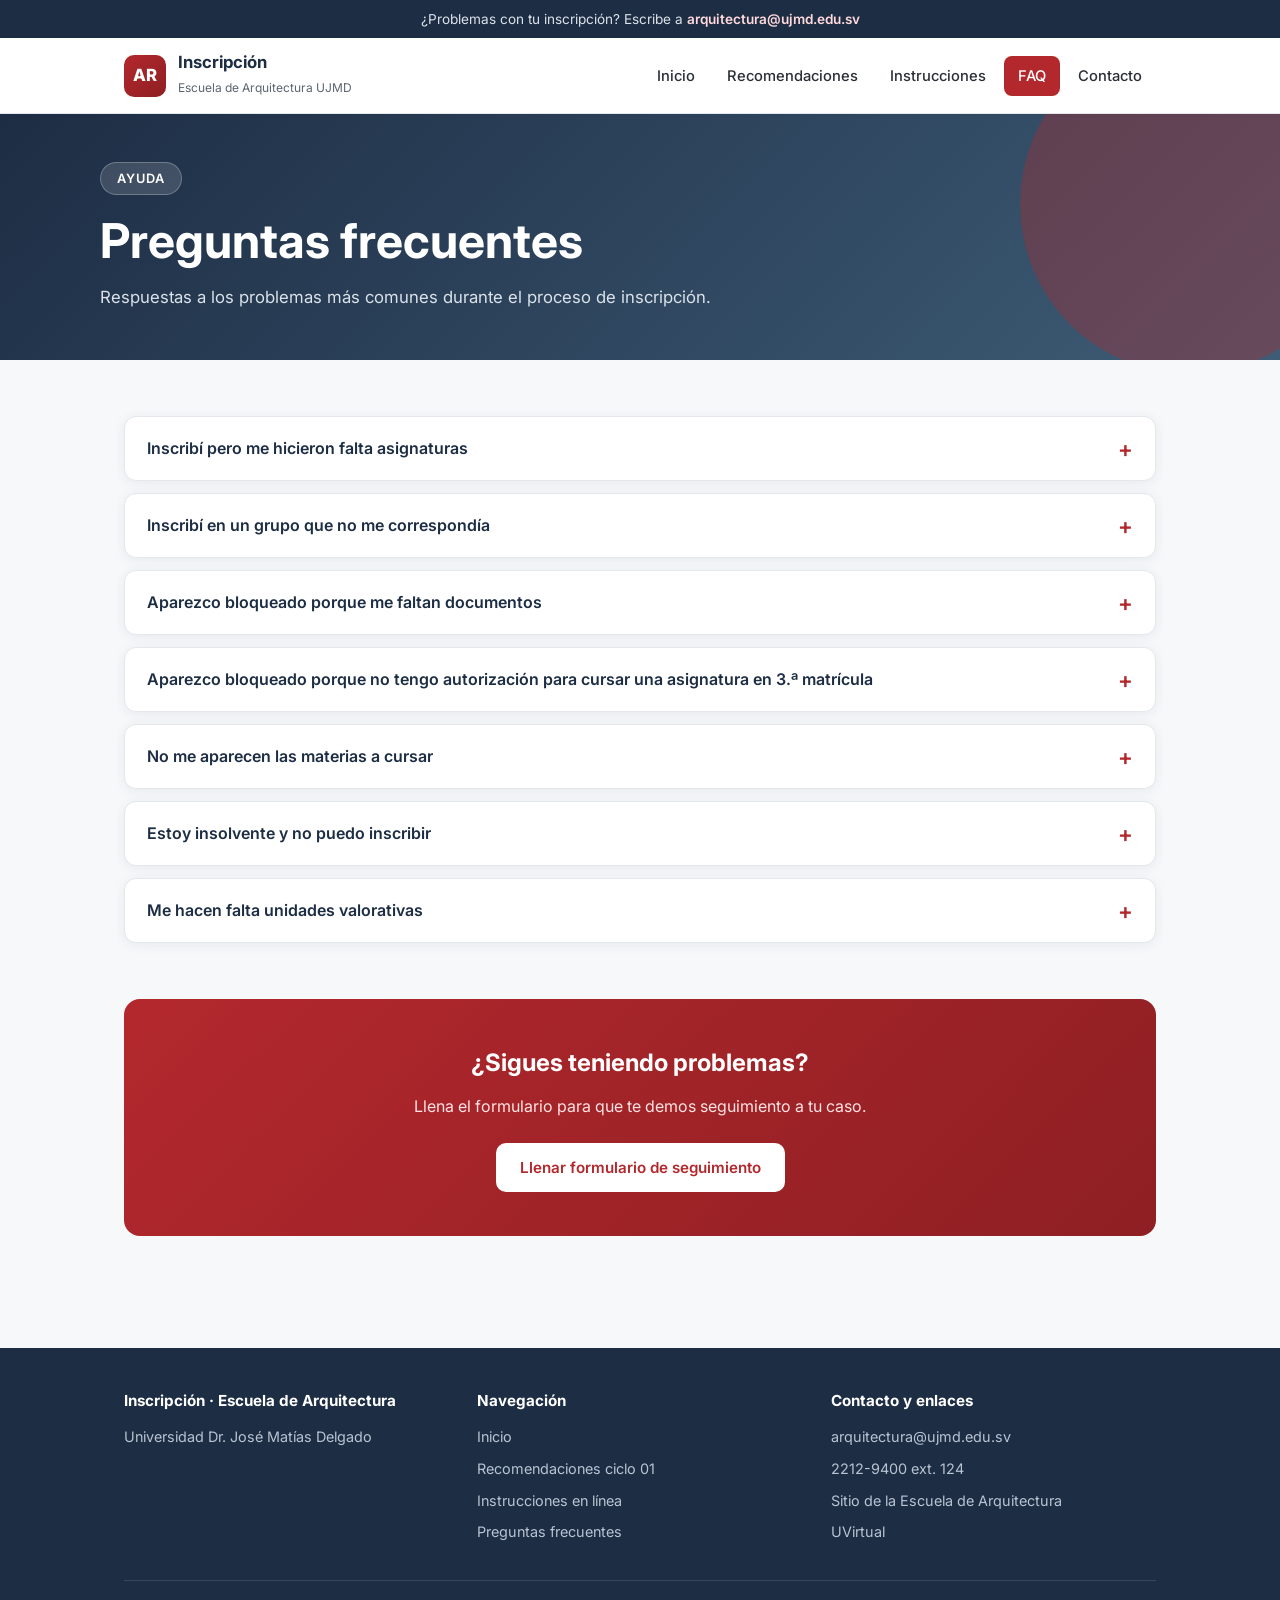
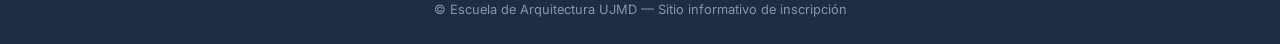
==== faq.html @ af85341f "Rename FAQ~1.HTM to faq.html" ====
<!DOCTYPE html>
<html lang="es">
<head>
  <meta charset="UTF-8">
  <meta name="viewport" content="width=device-width, initial-scale=1.0">
  <title>Preguntas frecuentes | Inscripción — Escuela de Arquitectura UJMD</title>
  <meta name="description" content="Respuestas a los problemas más comunes durante el proceso de inscripción.">
  <link rel="preconnect" href="https://fonts.googleapis.com">
  <link href="https://fonts.googleapis.com/css2?family=Inter:wght@400;500;600;700;800&display=swap" rel="stylesheet">
  <link rel="stylesheet" href="styles.css">
</head>
<body>

  <div class="aviso-superior">
    ¿Problemas con tu inscripción? Escribe a <a href="mailto:arquitectura@ujmd.edu.sv">arquitectura@ujmd.edu.sv</a>
  </div>

  <header class="header">
    <nav class="nav">
      <a href="index.html" class="logo">
        <span class="logo-marca">AR</span>
        <span class="logo-texto">
          <strong>Inscripción</strong>
          <span>Escuela de Arquitectura UJMD</span>
        </span>
      </a>
      <button class="btn-menu" aria-label="Abrir menú">☰</button>
      <ul class="menu">
        <li><a href="index.html">Inicio</a></li>
        <li><a href="recomendaciones.html">Recomendaciones</a></li>
        <li><a href="instrucciones.html">Instrucciones</a></li>
        <li><a href="faq.html" class="activo">FAQ</a></li>
        <li><a href="mailto:arquitectura@ujmd.edu.sv">Contacto</a></li>
      </ul>
    </nav>
  </header>

  <section class="hero hero-interno">
    <div class="hero-contenido">
      <span class="etiqueta">Ayuda</span>
      <h1>Preguntas frecuentes</h1>
      <p>Respuestas a los problemas más comunes durante el proceso de inscripción.</p>
    </div>
  </section>

  <main>
    <section class="seccion">
      <div class="contenedor">
        <div class="acordeon">

          <div class="acordeon-item">
            <button class="acordeon-boton">Inscribí pero me hicieron falta asignaturas</button>
            <div class="acordeon-panel">
              <p>Llena el <a href="https://forms.gle/niYX9DEPgqshswdW7" target="_blank" rel="noopener">formulario para reportar problemas de inscripción</a> y espera a que se te contacte para resolver tu situación (se te contactará al finalizar todo el proceso de inscripción de la Escuela). Trabajaremos con los cupos disponibles para ese momento.</p>
            </div>
          </div>

          <div class="acordeon-item">
            <button class="acordeon-boton">Inscribí en un grupo que no me correspondía</button>
            <div class="acordeon-panel">
              <p>Llena el <a href="https://forms.gle/niYX9DEPgqshswdW7" target="_blank" rel="noopener">formulario para reportar problemas de inscripción</a> y espera a que se te contacte para resolver tu situación (se te contactará al finalizar todo el proceso de inscripción de la Escuela). Trabajaremos con los cupos disponibles para ese momento.</p>
            </div>
          </div>

          <div class="acordeon-item">
            <button class="acordeon-boton">Aparezco bloqueado porque me faltan documentos</button>
            <div class="acordeon-panel">
              <p>Debes comunicarte con la Lic. Orellana al <a href="tel:+50322129400">2212-9400 ext. 124</a> y pedir indicaciones. Puedes registrar tu respuesta en el <a href="https://forms.gle/niYX9DEPgqshswdW7" target="_blank" rel="noopener">formulario para reportar problemas de inscripción</a> para que se te brinde seguimiento.</p>
            </div>
          </div>

          <div class="acordeon-item">
            <button class="acordeon-boton">Aparezco bloqueado porque no tengo autorización para cursar una asignatura en 3.ª matrícula</button>
            <div class="acordeon-panel">
              <p>Debes enviar tu carta de solicitud para 3.ª matrícula al correo <a href="mailto:arquitectura@ujmd.edu.sv">arquitectura@ujmd.edu.sv</a> y esperar autorización (la autorización no es inmediata); no podrás inscribir hasta obtenerla. El <a href="https://docs.google.com/document/d/1ooplPmo3fWcnGAQLoOipXJLfIvERY1R8" target="_blank" rel="noopener">formato editable</a> se encuentra en la página de Recomendaciones; el proceso es completamente en línea. Puedes registrar tu respuesta en el <a href="https://forms.gle/niYX9DEPgqshswdW7" target="_blank" rel="noopener">formulario</a> para que se te brinde seguimiento.</p>
            </div>
          </div>

          <div class="acordeon-item">
            <button class="acordeon-boton">No me aparecen las materias a cursar</button>
            <div class="acordeon-panel">
              <p>Debes comunicarte con la Lic. Orellana al <a href="tel:+50322129400">2212-9400 ext. 124</a> y solicitar que se te actualice la hoja de asesoría. Puedes registrar tu respuesta en el <a href="https://forms.gle/niYX9DEPgqshswdW7" target="_blank" rel="noopener">formulario para reportar problemas de inscripción</a> para que se te brinde seguimiento.</p>
            </div>
          </div>

          <div class="acordeon-item">
            <button class="acordeon-boton">Estoy insolvente y no puedo inscribir</button>
            <div class="acordeon-panel">
              <p>Puedes enviar un correo electrónico a tu coordinador académico y, al finalizar las inscripciones, se te compartirá un formato para realizar la reserva de cupo y asistir a clases de manera provisional hasta que resuelvas tu situación financiera. Si la resuelves antes del inicio de clases, puedes inscribir utilizando la UVirtual como normalmente lo harías, aunque tu segmento de inscripción ya haya pasado.</p>
            </div>
          </div>

          <div class="acordeon-item">
            <button class="acordeon-boton">Me hacen falta unidades valorativas</button>
            <div class="acordeon-panel">
              <p>Puedes enviar un correo electrónico a tu coordinador académico para que asesore tu caso, pues cuando aplique se deberá gestionar autorización. Esto dependerá de la matrícula de la asignatura y la cantidad de UV que te hagan falta.</p>
            </div>
          </div>

        </div>
      </div>
    </section>

    <section class="seccion" style="padding-top:0;">
      <div class="contenedor">
        <div class="cta">
          <h2>¿Sigues teniendo problemas?</h2>
          <p>Llena el formulario para que te demos seguimiento a tu caso.</p>
          <a class="btn" href="https://forms.gle/niYX9DEPgqshswdW7" target="_blank" rel="noopener">Llenar formulario de seguimiento</a>
        </div>
      </div>
    </section>
  </main>

  <footer class="footer">
    <div class="contenedor">
      <div class="footer-grid">
        <div>
          <h4>Inscripción · Escuela de Arquitectura</h4>
          <p>Universidad Dr. José Matías Delgado</p>
        </div>
        <div>
          <h4>Navegación</h4>
          <ul>
            <li><a href="index.html">Inicio</a></li>
            <li><a href="recomendaciones.html">Recomendaciones ciclo 01</a></li>
            <li><a href="instrucciones.html">Instrucciones en línea</a></li>
            <li><a href="faq.html">Preguntas frecuentes</a></li>
          </ul>
        </div>
        <div>
          <h4>Contacto y enlaces</h4>
          <ul>
            <li><a href="mailto:arquitectura@ujmd.edu.sv">arquitectura@ujmd.edu.sv</a></li>
            <li><a href="tel:+50322129400">2212-9400 ext. 124</a></li>
            <li><a href="https://www.ujmd.edu.sv/facultades/escuela-de-arquitectura/" target="_blank" rel="noopener">Sitio de la Escuela de Arquitectura</a></li>
            <li><a href="http://uvirtual.ujmd.edu.sv/" target="_blank" rel="noopener">UVirtual</a></li>
          </ul>
        </div>
      </div>
      <div class="footer-legal">© Escuela de Arquitectura UJMD — Sitio informativo de inscripción</div>
    </div>
  </footer>

  <script src="script.js"></script>
</body>
</html>
---- styles.css ----
/* ============================================
   Sitio de Inscripción — Escuela de Arquitectura UJMD
   Hoja de estilos compartida
   ============================================ */

:root {
  --rojo: #b3282d;
  --rojo-oscuro: #8e1f23;
  --azul: #1d2d44;
  --azul-claro: #3e5c76;
  --fondo: #f7f8fa;
  --blanco: #ffffff;
  --texto: #2b2f36;
  --texto-suave: #5c6470;
  --borde: #e4e7ec;
  --sombra: 0 2px 12px rgba(29, 45, 68, 0.08);
  --sombra-hover: 0 8px 24px rgba(29, 45, 68, 0.14);
  --radio: 12px;
}

* { margin: 0; padding: 0; box-sizing: border-box; }

html { scroll-behavior: smooth; }

body {
  font-family: 'Inter', -apple-system, BlinkMacSystemFont, 'Segoe UI', Roboto, sans-serif;
  background: var(--fondo);
  color: var(--texto);
  line-height: 1.65;
}

img { max-width: 100%; display: block; }

a { color: var(--rojo); }

.contenedor {
  max-width: 1080px;
  margin: 0 auto;
  padding: 0 24px;
}

/* ---------- Barra superior de aviso ---------- */
.aviso-superior {
  background: var(--azul);
  color: #dbe2ea;
  font-size: 0.85rem;
  text-align: center;
  padding: 8px 16px;
}
.aviso-superior a { color: #ffd9db; font-weight: 600; text-decoration: none; }
.aviso-superior a:hover { text-decoration: underline; }

/* ---------- Header / Navegación ---------- */
.header {
  background: var(--blanco);
  border-bottom: 1px solid var(--borde);
  position: sticky;
  top: 0;
  z-index: 100;
  box-shadow: 0 1px 4px rgba(0,0,0,0.04);
}
.nav {
  max-width: 1080px;
  margin: 0 auto;
  padding: 14px 24px;
  display: flex;
  align-items: center;
  justify-content: space-between;
  gap: 16px;
}
.logo {
  display: flex;
  align-items: center;
  gap: 12px;
  text-decoration: none;
  color: var(--azul);
}
.logo-marca {
  width: 42px;
  height: 42px;
  border-radius: 10px;
  background: linear-gradient(135deg, var(--rojo), var(--rojo-oscuro));
  color: #fff;
  display: flex;
  align-items: center;
  justify-content: center;
  font-weight: 800;
  font-size: 1.05rem;
  letter-spacing: 0.5px;
  flex-shrink: 0;
}
.logo-texto strong { display: block; font-size: 1.05rem; line-height: 1.2; }
.logo-texto span { font-size: 0.75rem; color: var(--texto-suave); }

.menu {
  display: flex;
  list-style: none;
  gap: 4px;
  align-items: center;
}
.menu a {
  display: block;
  padding: 8px 14px;
  border-radius: 8px;
  text-decoration: none;
  color: var(--texto);
  font-size: 0.92rem;
  font-weight: 500;
  transition: background 0.15s, color 0.15s;
}
.menu a:hover { background: #f1f3f6; }
.menu a.activo { background: var(--rojo); color: #fff; }

.btn-menu {
  display: none;
  background: none;
  border: 1px solid var(--borde);
  border-radius: 8px;
  padding: 8px 10px;
  cursor: pointer;
  font-size: 1.2rem;
  color: var(--azul);
}

/* ---------- Hero ---------- */
.hero {
  background: linear-gradient(135deg, var(--azul) 0%, var(--azul-claro) 100%);
  color: #fff;
  padding: 72px 24px;
  position: relative;
  overflow: hidden;
}
.hero::after {
  content: "";
  position: absolute;
  right: -80px;
  top: -80px;
  width: 340px;
  height: 340px;
  border-radius: 50%;
  background: rgba(179, 40, 45, 0.35);
}
.hero-contenido { max-width: 1080px; margin: 0 auto; position: relative; z-index: 1; }
.hero .etiqueta {
  display: inline-block;
  background: rgba(255,255,255,0.14);
  border: 1px solid rgba(255,255,255,0.25);
  border-radius: 999px;
  padding: 5px 16px;
  font-size: 0.8rem;
  font-weight: 600;
  letter-spacing: 1px;
  text-transform: uppercase;
  margin-bottom: 18px;
}
.hero h1 { font-size: clamp(1.9rem, 4.5vw, 3rem); line-height: 1.15; margin-bottom: 16px; }
.hero p { max-width: 620px; font-size: 1.05rem; color: #dbe2ea; margin-bottom: 28px; }
.hero-botones { display: flex; gap: 12px; flex-wrap: wrap; }

/* Hero compacto para páginas internas */
.hero-interno { padding: 48px 24px; }
.hero-interno p { margin-bottom: 0; }

/* ---------- Botones ---------- */
.btn {
  display: inline-block;
  padding: 12px 24px;
  border-radius: 10px;
  text-decoration: none;
  font-weight: 600;
  font-size: 0.95rem;
  transition: transform 0.15s, box-shadow 0.15s;
}
.btn:hover { transform: translateY(-2px); box-shadow: var(--sombra-hover); }
.btn-rojo { background: var(--rojo); color: #fff; }
.btn-claro { background: rgba(255,255,255,0.14); color: #fff; border: 1px solid rgba(255,255,255,0.35); }
.btn-contorno { border: 2px solid var(--rojo); color: var(--rojo); }

/* ---------- Secciones ---------- */
.seccion { padding: 56px 0; }
.seccion-titulo {
  font-size: 1.6rem;
  color: var(--azul);
  margin-bottom: 8px;
}
.seccion-sub { color: var(--texto-suave); margin-bottom: 32px; max-width: 680px; }
.linea-acento {
  width: 56px; height: 4px;
  background: var(--rojo);
  border-radius: 2px;
  margin: 12px 0 24px;
}

/* ---------- Tarjetas ---------- */
.tarjetas {
  display: grid;
  grid-template-columns: repeat(auto-fit, minmax(260px, 1fr));
  gap: 20px;
}
.tarjeta {
  background: var(--blanco);
  border: 1px solid var(--borde);
  border-radius: var(--radio);
  padding: 26px;
  box-shadow: var(--sombra);
  transition: transform 0.15s, box-shadow 0.15s;
}
.tarjeta:hover { transform: translateY(-3px); box-shadow: var(--sombra-hover); }
.tarjeta .icono {
  width: 46px; height: 46px;
  border-radius: 10px;
  background: #fdeeee;
  color: var(--rojo);
  display: flex; align-items: center; justify-content: center;
  font-size: 1.3rem;
  margin-bottom: 14px;
}
.tarjeta h3 { color: var(--azul); font-size: 1.05rem; margin-bottom: 8px; }
.tarjeta p { font-size: 0.92rem; color: var(--texto-suave); margin-bottom: 14px; }
.tarjeta a.enlace { font-weight: 600; text-decoration: none; font-size: 0.92rem; }
.tarjeta a.enlace:hover { text-decoration: underline; }

/* Tarjeta destacada como enlace completo */
a.tarjeta-enlace { text-decoration: none; color: inherit; display: block; }

/* ---------- Alertas ---------- */
.alerta {
  border-radius: var(--radio);
  padding: 18px 22px;
  margin-bottom: 16px;
  border-left: 5px solid;
  background: var(--blanco);
  box-shadow: var(--sombra);
}
.alerta strong { display: block; margin-bottom: 4px; color: var(--azul); }
.alerta p { font-size: 0.94rem; color: var(--texto-suave); }
.alerta-roja { border-color: var(--rojo); }
.alerta-azul { border-color: var(--azul-claro); }
.alerta-ambar { border-color: #e0a100; }

/* ---------- Listas con viñetas personalizadas ---------- */
.lista-check { list-style: none; }
.lista-check li {
  padding: 10px 0 10px 34px;
  position: relative;
  border-bottom: 1px dashed var(--borde);
}
.lista-check li:last-child { border-bottom: none; }
.lista-check li::before {
  content: "✓";
  position: absolute;
  left: 0; top: 10px;
  width: 22px; height: 22px;
  border-radius: 50%;
  background: #eaf3ec;
  color: #2e7d43;
  font-size: 0.8rem;
  display: flex; align-items: center; justify-content: center;
  font-weight: 700;
}

/* Lista numerada estilizada */
.lista-numerada { list-style: none; counter-reset: paso; }
.lista-numerada li {
  counter-increment: paso;
  padding: 14px 0 14px 52px;
  position: relative;
  border-bottom: 1px dashed var(--borde);
}
.lista-numerada li:last-child { border-bottom: none; }
.lista-numerada li::before {
  content: counter(paso);
  position: absolute;
  left: 0; top: 12px;
  width: 34px; height: 34px;
  border-radius: 50%;
  background: var(--azul);
  color: #fff;
  font-weight: 700;
  display: flex; align-items: center; justify-content: center;
  font-size: 0.9rem;
}

/* ---------- Acordeón (FAQ) ---------- */
.acordeon { display: flex; flex-direction: column; gap: 12px; }
.acordeon-item {
  background: var(--blanco);
  border: 1px solid var(--borde);
  border-radius: var(--radio);
  box-shadow: var(--sombra);
  overflow: hidden;
}
.acordeon-boton {
  width: 100%;
  background: none;
  border: none;
  text-align: left;
  padding: 18px 22px;
  font-size: 1rem;
  font-weight: 600;
  color: var(--azul);
  cursor: pointer;
  display: flex;
  justify-content: space-between;
  align-items: center;
  gap: 16px;
  font-family: inherit;
}
.acordeon-boton::after {
  content: "+";
  font-size: 1.4rem;
  color: var(--rojo);
  transition: transform 0.2s;
  flex-shrink: 0;
}
.acordeon-item.abierto .acordeon-boton::after { transform: rotate(45deg); }
.acordeon-panel {
  max-height: 0;
  overflow: hidden;
  transition: max-height 0.25s ease;
}
.acordeon-panel p {
  padding: 0 22px 20px;
  color: var(--texto-suave);
  font-size: 0.95rem;
}

/* ---------- Bloque de definiciones (modalidades) ---------- */
.definiciones { display: grid; gap: 16px; }
.definicion {
  background: var(--blanco);
  border: 1px solid var(--borde);
  border-radius: var(--radio);
  padding: 20px 24px;
  box-shadow: var(--sombra);
}
.definicion dt {
  font-weight: 700;
  color: var(--rojo);
  text-transform: uppercase;
  font-size: 0.85rem;
  letter-spacing: 0.5px;
  margin-bottom: 6px;
}
.definicion dd { color: var(--texto-suave); font-size: 0.95rem; }

/* ---------- CTA final ---------- */
.cta {
  background: linear-gradient(135deg, var(--rojo) 0%, var(--rojo-oscuro) 100%);
  border-radius: 16px;
  color: #fff;
  padding: 44px 36px;
  text-align: center;
}
.cta h2 { font-size: 1.5rem; margin-bottom: 10px; }
.cta p { color: #ffe3e4; margin-bottom: 24px; max-width: 560px; margin-left: auto; margin-right: auto; }
.cta .btn { background: #fff; color: var(--rojo); }

/* ---------- Footer ---------- */
.footer {
  background: var(--azul);
  color: #b9c4d2;
  margin-top: 56px;
  padding: 40px 0 24px;
  font-size: 0.9rem;
}
.footer-grid {
  display: grid;
  grid-template-columns: repeat(auto-fit, minmax(220px, 1fr));
  gap: 28px;
  margin-bottom: 28px;
}
.footer h4 { color: #fff; margin-bottom: 12px; font-size: 0.95rem; }
.footer ul { list-style: none; }
.footer li { margin-bottom: 8px; }
.footer a { color: #b9c4d2; text-decoration: none; }
.footer a:hover { color: #fff; text-decoration: underline; }
.footer-legal {
  border-top: 1px solid rgba(255,255,255,0.12);
  padding-top: 18px;
  text-align: center;
  font-size: 0.8rem;
  color: #8896a8;
}

/* ---------- Utilidades ---------- */
.nota { font-size: 0.85rem; color: var(--texto-suave); font-style: italic; margin-top: 12px; }
.mt-32 { margin-top: 32px; }

/* ---------- Responsive ---------- */
@media (max-width: 820px) {
  .btn-menu { display: block; }
  .menu {
    display: none;
    position: absolute;
    top: 100%;
    left: 0; right: 0;
    background: var(--blanco);
    flex-direction: column;
    align-items: stretch;
    padding: 12px 16px;
    border-bottom: 1px solid var(--borde);
    box-shadow: 0 12px 24px rgba(0,0,0,0.08);
  }
  .menu.abierto { display: flex; }
  .hero { padding: 52px 24px; }
}
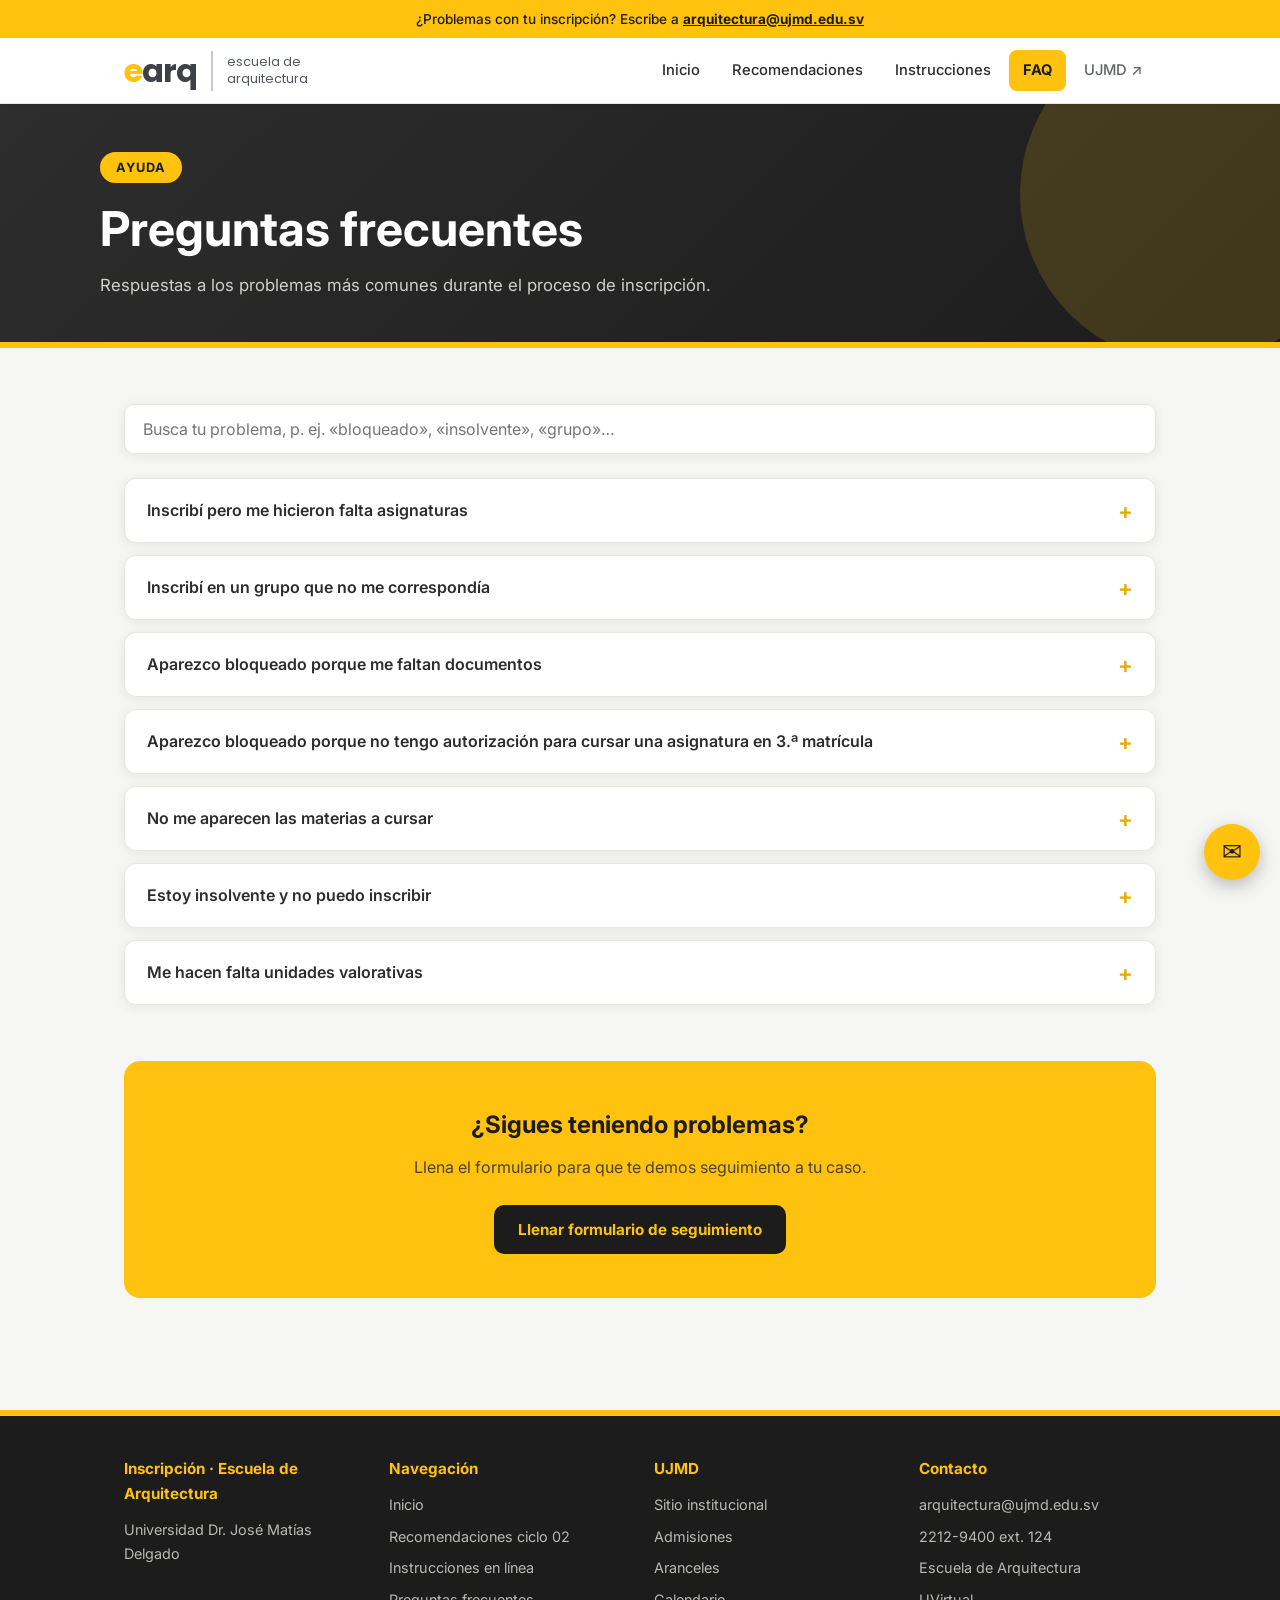
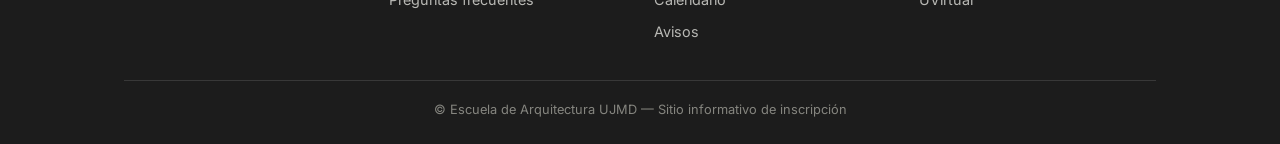
==== commit 2ee85df8: "Add files via upload" ====
--- a/faq.html
+++ b/faq.html
@@ -6,7 +6,7 @@
   <title>Preguntas frecuentes | Inscripción — Escuela de Arquitectura UJMD</title>
   <meta name="description" content="Respuestas a los problemas más comunes durante el proceso de inscripción.">
   <link rel="preconnect" href="https://fonts.googleapis.com">
-  <link href="https://fonts.googleapis.com/css2?family=Inter:wght@400;500;600;700;800&display=swap" rel="stylesheet">
+  <link href="https://fonts.googleapis.com/css2?family=Inter:wght@400;500;600;700;800&family=Poppins:wght@400;700&display=swap" rel="stylesheet">
   <link rel="stylesheet" href="styles.css">
 </head>
 <body>
@@ -17,12 +17,10 @@
 
   <header class="header">
     <nav class="nav">
-      <a href="index.html" class="logo">
-        <span class="logo-marca">AR</span>
-        <span class="logo-texto">
-          <strong>Inscripción</strong>
-          <span>Escuela de Arquitectura UJMD</span>
-        </span>
+      <a href="index.html" class="logo" aria-label="EArq — Escuela de Arquitectura UJMD">
+        <span class="logo-earq"><span class="logo-e">e</span>arq</span>
+        <span class="logo-sep"></span>
+        <span class="logo-desc">escuela de<br>arquitectura</span>
       </a>
       <button class="btn-menu" aria-label="Abrir menú">☰</button>
       <ul class="menu">
@@ -30,7 +28,7 @@
         <li><a href="recomendaciones.html">Recomendaciones</a></li>
         <li><a href="instrucciones.html">Instrucciones</a></li>
         <li><a href="faq.html" class="activo">FAQ</a></li>
-        <li><a href="mailto:arquitectura@ujmd.edu.sv">Contacto</a></li>
+        <li><a href="https://www.ujmd.edu.sv/" target="_blank" rel="noopener" class="externo">UJMD ↗</a></li>
       </ul>
     </nav>
   </header>
@@ -46,6 +44,10 @@
   <main>
     <section class="seccion">
       <div class="contenedor">
+        <div class="buscador">
+          <input type="search" id="buscador-faq" placeholder="Busca tu problema, p. ej. «bloqueado», «insolvente», «grupo»…" aria-label="Buscar en preguntas frecuentes">
+        </div>
+        <p class="sin-resultados" id="sin-resultados">No se encontraron preguntas con ese término. Intenta con otra palabra o escríbenos a <a href="mailto:arquitectura@ujmd.edu.sv">arquitectura@ujmd.edu.sv</a>.</p>
         <div class="acordeon">
 
           <div class="acordeon-item">
@@ -123,17 +125,27 @@
           <h4>Navegación</h4>
           <ul>
             <li><a href="index.html">Inicio</a></li>
-            <li><a href="recomendaciones.html">Recomendaciones ciclo 01</a></li>
+            <li><a href="recomendaciones.html">Recomendaciones ciclo 02</a></li>
             <li><a href="instrucciones.html">Instrucciones en línea</a></li>
             <li><a href="faq.html">Preguntas frecuentes</a></li>
           </ul>
         </div>
         <div>
-          <h4>Contacto y enlaces</h4>
+          <h4>UJMD</h4>
+          <ul>
+            <li><a href="https://www.ujmd.edu.sv/" target="_blank" rel="noopener">Sitio institucional</a></li>
+            <li><a href="https://www.ujmd.edu.sv/admisiones/" target="_blank" rel="noopener">Admisiones</a></li>
+            <li><a href="https://www.ujmd.edu.sv/aranceles/" target="_blank" rel="noopener">Aranceles</a></li>
+            <li><a href="https://www.ujmd.edu.sv/calendario/" target="_blank" rel="noopener">Calendario</a></li>
+            <li><a href="https://www.ujmd.edu.sv/avisos/" target="_blank" rel="noopener">Avisos</a></li>
+          </ul>
+        </div>
+        <div>
+          <h4>Contacto</h4>
           <ul>
             <li><a href="mailto:arquitectura@ujmd.edu.sv">arquitectura@ujmd.edu.sv</a></li>
             <li><a href="tel:+50322129400">2212-9400 ext. 124</a></li>
-            <li><a href="https://www.ujmd.edu.sv/facultades/escuela-de-arquitectura/" target="_blank" rel="noopener">Sitio de la Escuela de Arquitectura</a></li>
+            <li><a href="https://www.ujmd.edu.sv/facultades/escuela-de-arquitectura/" target="_blank" rel="noopener">Escuela de Arquitectura</a></li>
             <li><a href="http://uvirtual.ujmd.edu.sv/" target="_blank" rel="noopener">UVirtual</a></li>
           </ul>
         </div>
@@ -142,6 +154,8 @@
     </div>
   </footer>
 
+  <a class="btn-flotante" href="mailto:arquitectura@ujmd.edu.sv" title="Escríbenos: arquitectura@ujmd.edu.sv" aria-label="Contacto por correo">✉</a>
+
   <script src="script.js"></script>
 </body>
 </html>
--- a/styles.css
+++ b/styles.css
@@ -1,20 +1,22 @@
 /* ============================================
    Sitio de Inscripción — Escuela de Arquitectura UJMD
-   Hoja de estilos compartida
+   Paleta EArq: gris oscuro · blanco · amarillo
    ============================================ */
 
 :root {
-  --rojo: #b3282d;
-  --rojo-oscuro: #8e1f23;
-  --azul: #1d2d44;
-  --azul-claro: #3e5c76;
-  --fondo: #f7f8fa;
+  --gris: #2d2d2d;
+  --gris-profundo: #1c1c1c;
+  --gris-medio: #4a4a4a;
+  --amarillo: #ffc20e;
+  --amarillo-oscuro: #e5ac00;
+  --amarillo-suave: #fff7dd;
+  --fondo: #f6f6f4;
   --blanco: #ffffff;
-  --texto: #2b2f36;
-  --texto-suave: #5c6470;
-  --borde: #e4e7ec;
-  --sombra: 0 2px 12px rgba(29, 45, 68, 0.08);
-  --sombra-hover: 0 8px 24px rgba(29, 45, 68, 0.14);
+  --texto: #2d2d2d;
+  --texto-suave: #61646b;
+  --borde: #e6e6e2;
+  --sombra: 0 2px 12px rgba(28, 28, 28, 0.08);
+  --sombra-hover: 0 8px 24px rgba(28, 28, 28, 0.16);
   --radio: 12px;
 }
 
@@ -31,7 +33,7 @@
 
 img { max-width: 100%; display: block; }
 
-a { color: var(--rojo); }
+a { color: var(--gris); }
 
 .contenedor {
   max-width: 1080px;
@@ -41,14 +43,14 @@
 
 /* ---------- Barra superior de aviso ---------- */
 .aviso-superior {
-  background: var(--azul);
-  color: #dbe2ea;
+  background: var(--amarillo);
+  color: var(--gris-profundo);
   font-size: 0.85rem;
+  font-weight: 500;
   text-align: center;
   padding: 8px 16px;
 }
-.aviso-superior a { color: #ffd9db; font-weight: 600; text-decoration: none; }
-.aviso-superior a:hover { text-decoration: underline; }
+.aviso-superior a { color: var(--gris-profundo); font-weight: 700; text-decoration: underline; }
 
 /* ---------- Header / Navegación ---------- */
 .header {
@@ -62,7 +64,7 @@
 .nav {
   max-width: 1080px;
   margin: 0 auto;
-  padding: 14px 24px;
+  padding: 12px 24px;
   display: flex;
   align-items: center;
   justify-content: space-between;
@@ -71,26 +73,32 @@
 .logo {
   display: flex;
   align-items: center;
-  gap: 12px;
+  gap: 14px;
   text-decoration: none;
-  color: var(--azul);
-}
-.logo-marca {
-  width: 42px;
-  height: 42px;
-  border-radius: 10px;
-  background: linear-gradient(135deg, var(--rojo), var(--rojo-oscuro));
-  color: #fff;
-  display: flex;
-  align-items: center;
-  justify-content: center;
-  font-weight: 800;
-  font-size: 1.05rem;
-  letter-spacing: 0.5px;
+  color: var(--gris);
+}
+.logo-earq {
+  font-family: 'Poppins', 'Inter', sans-serif;
+  font-weight: 700;
+  font-size: 2rem;
+  line-height: 1;
+  color: #3d4148;
+  letter-spacing: -0.03em;
+}
+.logo-e { color: var(--amarillo); }
+.logo-sep {
+  width: 2px;
+  height: 40px;
+  background: #c9c9c5;
   flex-shrink: 0;
 }
-.logo-texto strong { display: block; font-size: 1.05rem; line-height: 1.2; }
-.logo-texto span { font-size: 0.75rem; color: var(--texto-suave); }
+.logo-desc {
+  font-family: 'Poppins', 'Inter', sans-serif;
+  font-size: 0.8rem;
+  font-weight: 400;
+  color: #54585e;
+  line-height: 1.3;
+}
 
 .menu {
   display: flex;
@@ -108,8 +116,9 @@
   font-weight: 500;
   transition: background 0.15s, color 0.15s;
 }
-.menu a:hover { background: #f1f3f6; }
-.menu a.activo { background: var(--rojo); color: #fff; }
+.menu a:hover { background: var(--amarillo-suave); }
+.menu a.activo { background: var(--amarillo); color: var(--gris-profundo); font-weight: 700; }
+.menu a.externo { color: var(--texto-suave); }
 
 .btn-menu {
   display: none;
@@ -119,12 +128,12 @@
   padding: 8px 10px;
   cursor: pointer;
   font-size: 1.2rem;
-  color: var(--azul);
+  color: var(--gris);
 }
 
 /* ---------- Hero ---------- */
 .hero {
-  background: linear-gradient(135deg, var(--azul) 0%, var(--azul-claro) 100%);
+  background: linear-gradient(135deg, var(--gris) 0%, var(--gris-profundo) 100%);
   color: #fff;
   padding: 72px 24px;
   position: relative;
@@ -138,23 +147,31 @@
   width: 340px;
   height: 340px;
   border-radius: 50%;
-  background: rgba(179, 40, 45, 0.35);
+  background: rgba(255, 194, 14, 0.16);
+}
+.hero::before {
+  content: "";
+  position: absolute;
+  left: 0; right: 0; bottom: 0;
+  height: 6px;
+  background: var(--amarillo);
 }
 .hero-contenido { max-width: 1080px; margin: 0 auto; position: relative; z-index: 1; }
 .hero .etiqueta {
   display: inline-block;
-  background: rgba(255,255,255,0.14);
-  border: 1px solid rgba(255,255,255,0.25);
+  background: var(--amarillo);
+  color: var(--gris-profundo);
   border-radius: 999px;
   padding: 5px 16px;
   font-size: 0.8rem;
-  font-weight: 600;
+  font-weight: 700;
   letter-spacing: 1px;
   text-transform: uppercase;
   margin-bottom: 18px;
 }
 .hero h1 { font-size: clamp(1.9rem, 4.5vw, 3rem); line-height: 1.15; margin-bottom: 16px; }
-.hero p { max-width: 620px; font-size: 1.05rem; color: #dbe2ea; margin-bottom: 28px; }
+.hero p { max-width: 620px; font-size: 1.05rem; color: #cfcfcb; margin-bottom: 28px; }
+.hero p a { color: var(--amarillo); }
 .hero-botones { display: flex; gap: 12px; flex-wrap: wrap; }
 
 /* Hero compacto para páginas internas */
@@ -167,26 +184,26 @@
   padding: 12px 24px;
   border-radius: 10px;
   text-decoration: none;
-  font-weight: 600;
+  font-weight: 700;
   font-size: 0.95rem;
   transition: transform 0.15s, box-shadow 0.15s;
 }
 .btn:hover { transform: translateY(-2px); box-shadow: var(--sombra-hover); }
-.btn-rojo { background: var(--rojo); color: #fff; }
-.btn-claro { background: rgba(255,255,255,0.14); color: #fff; border: 1px solid rgba(255,255,255,0.35); }
-.btn-contorno { border: 2px solid var(--rojo); color: var(--rojo); }
+.btn-amarillo { background: var(--amarillo); color: var(--gris-profundo); }
+.btn-claro { background: rgba(255,255,255,0.1); color: #fff; border: 1px solid rgba(255,255,255,0.35); }
+.btn-oscuro { background: var(--gris); color: #fff; }
 
 /* ---------- Secciones ---------- */
 .seccion { padding: 56px 0; }
 .seccion-titulo {
   font-size: 1.6rem;
-  color: var(--azul);
+  color: var(--gris);
   margin-bottom: 8px;
 }
 .seccion-sub { color: var(--texto-suave); margin-bottom: 32px; max-width: 680px; }
 .linea-acento {
   width: 56px; height: 4px;
-  background: var(--rojo);
+  background: var(--amarillo);
   border-radius: 2px;
   margin: 12px 0 24px;
 }
@@ -200,6 +217,7 @@
 .tarjeta {
   background: var(--blanco);
   border: 1px solid var(--borde);
+  border-top: 4px solid var(--amarillo);
   border-radius: var(--radio);
   padding: 26px;
   box-shadow: var(--sombra);
@@ -209,18 +227,16 @@
 .tarjeta .icono {
   width: 46px; height: 46px;
   border-radius: 10px;
-  background: #fdeeee;
-  color: var(--rojo);
+  background: var(--amarillo-suave);
   display: flex; align-items: center; justify-content: center;
   font-size: 1.3rem;
   margin-bottom: 14px;
 }
-.tarjeta h3 { color: var(--azul); font-size: 1.05rem; margin-bottom: 8px; }
+.tarjeta h3 { color: var(--gris); font-size: 1.05rem; margin-bottom: 8px; }
 .tarjeta p { font-size: 0.92rem; color: var(--texto-suave); margin-bottom: 14px; }
-.tarjeta a.enlace { font-weight: 600; text-decoration: none; font-size: 0.92rem; }
-.tarjeta a.enlace:hover { text-decoration: underline; }
-
-/* Tarjeta destacada como enlace completo */
+.tarjeta .enlace { font-weight: 700; text-decoration: none; font-size: 0.92rem; color: var(--amarillo-oscuro); }
+.tarjeta .enlace:hover { text-decoration: underline; }
+
 a.tarjeta-enlace { text-decoration: none; color: inherit; display: block; }
 
 /* ---------- Alertas ---------- */
@@ -232,13 +248,12 @@
   background: var(--blanco);
   box-shadow: var(--sombra);
 }
-.alerta strong { display: block; margin-bottom: 4px; color: var(--azul); }
+.alerta strong { display: block; margin-bottom: 4px; color: var(--gris); }
 .alerta p { font-size: 0.94rem; color: var(--texto-suave); }
-.alerta-roja { border-color: var(--rojo); }
-.alerta-azul { border-color: var(--azul-claro); }
-.alerta-ambar { border-color: #e0a100; }
-
-/* ---------- Listas con viñetas personalizadas ---------- */
+.alerta-amarilla { border-color: var(--amarillo); }
+.alerta-gris { border-color: var(--gris-medio); }
+
+/* ---------- Listas ---------- */
 .lista-check { list-style: none; }
 .lista-check li {
   padding: 10px 0 10px 34px;
@@ -252,14 +267,13 @@
   left: 0; top: 10px;
   width: 22px; height: 22px;
   border-radius: 50%;
-  background: #eaf3ec;
-  color: #2e7d43;
+  background: var(--amarillo);
+  color: var(--gris-profundo);
   font-size: 0.8rem;
   display: flex; align-items: center; justify-content: center;
   font-weight: 700;
 }
 
-/* Lista numerada estilizada */
 .lista-numerada { list-style: none; counter-reset: paso; }
 .lista-numerada li {
   counter-increment: paso;
@@ -274,8 +288,8 @@
   left: 0; top: 12px;
   width: 34px; height: 34px;
   border-radius: 50%;
-  background: var(--azul);
-  color: #fff;
+  background: var(--gris);
+  color: var(--amarillo);
   font-weight: 700;
   display: flex; align-items: center; justify-content: center;
   font-size: 0.9rem;
@@ -290,6 +304,7 @@
   box-shadow: var(--sombra);
   overflow: hidden;
 }
+.acordeon-item.abierto { border-left: 5px solid var(--amarillo); }
 .acordeon-boton {
   width: 100%;
   background: none;
@@ -298,7 +313,7 @@
   padding: 18px 22px;
   font-size: 1rem;
   font-weight: 600;
-  color: var(--azul);
+  color: var(--gris);
   cursor: pointer;
   display: flex;
   justify-content: space-between;
@@ -309,7 +324,7 @@
 .acordeon-boton::after {
   content: "+";
   font-size: 1.4rem;
-  color: var(--rojo);
+  color: var(--amarillo-oscuro);
   transition: transform 0.2s;
   flex-shrink: 0;
 }
@@ -325,7 +340,7 @@
   font-size: 0.95rem;
 }
 
-/* ---------- Bloque de definiciones (modalidades) ---------- */
+/* ---------- Definiciones (modalidades) ---------- */
 .definiciones { display: grid; gap: 16px; }
 .definicion {
   background: var(--blanco);
@@ -336,52 +351,151 @@
 }
 .definicion dt {
   font-weight: 700;
-  color: var(--rojo);
+  color: var(--gris);
   text-transform: uppercase;
   font-size: 0.85rem;
   letter-spacing: 0.5px;
   margin-bottom: 6px;
+  padding-bottom: 6px;
+  border-bottom: 2px solid var(--amarillo);
+  display: inline-block;
 }
 .definicion dd { color: var(--texto-suave); font-size: 0.95rem; }
+
+/* ---------- Enlaces institucionales UJMD ---------- */
+.enlaces-ujmd {
+  display: grid;
+  grid-template-columns: repeat(auto-fit, minmax(200px, 1fr));
+  gap: 14px;
+}
+.enlace-ujmd {
+  display: flex;
+  align-items: center;
+  gap: 10px;
+  background: var(--blanco);
+  border: 1px solid var(--borde);
+  border-radius: 10px;
+  padding: 14px 18px;
+  text-decoration: none;
+  color: var(--gris);
+  font-weight: 600;
+  font-size: 0.92rem;
+  box-shadow: var(--sombra);
+  transition: transform 0.15s, box-shadow 0.15s, border-color 0.15s;
+}
+.enlace-ujmd:hover {
+  transform: translateY(-2px);
+  box-shadow: var(--sombra-hover);
+  border-color: var(--amarillo);
+}
+.enlace-ujmd::before { content: "↗"; color: var(--amarillo-oscuro); font-weight: 700; }
 
 /* ---------- CTA final ---------- */
 .cta {
-  background: linear-gradient(135deg, var(--rojo) 0%, var(--rojo-oscuro) 100%);
+  background: var(--amarillo);
   border-radius: 16px;
-  color: #fff;
+  color: var(--gris-profundo);
   padding: 44px 36px;
   text-align: center;
 }
 .cta h2 { font-size: 1.5rem; margin-bottom: 10px; }
-.cta p { color: #ffe3e4; margin-bottom: 24px; max-width: 560px; margin-left: auto; margin-right: auto; }
-.cta .btn { background: #fff; color: var(--rojo); }
+.cta p { color: #4d4325; margin-bottom: 24px; max-width: 560px; margin-left: auto; margin-right: auto; }
+.cta .btn { background: var(--gris-profundo); color: var(--amarillo); }
 
 /* ---------- Footer ---------- */
 .footer {
-  background: var(--azul);
-  color: #b9c4d2;
+  background: var(--gris-profundo);
+  color: #b8b8b4;
   margin-top: 56px;
   padding: 40px 0 24px;
   font-size: 0.9rem;
+  border-top: 6px solid var(--amarillo);
 }
 .footer-grid {
   display: grid;
-  grid-template-columns: repeat(auto-fit, minmax(220px, 1fr));
+  grid-template-columns: repeat(auto-fit, minmax(200px, 1fr));
   gap: 28px;
   margin-bottom: 28px;
 }
-.footer h4 { color: #fff; margin-bottom: 12px; font-size: 0.95rem; }
+.footer h4 { color: var(--amarillo); margin-bottom: 12px; font-size: 0.95rem; }
 .footer ul { list-style: none; }
 .footer li { margin-bottom: 8px; }
-.footer a { color: #b9c4d2; text-decoration: none; }
+.footer a { color: #b8b8b4; text-decoration: none; }
 .footer a:hover { color: #fff; text-decoration: underline; }
 .footer-legal {
   border-top: 1px solid rgba(255,255,255,0.12);
   padding-top: 18px;
   text-align: center;
   font-size: 0.8rem;
-  color: #8896a8;
-}
+  color: #85857f;
+}
+
+/* ---------- Fechas clave ---------- */
+.fechas {
+  display: grid;
+  grid-template-columns: repeat(auto-fit, minmax(240px, 1fr));
+  gap: 20px;
+}
+.fecha-item {
+  background: var(--gris);
+  color: #fff;
+  border-radius: var(--radio);
+  padding: 24px;
+  border-bottom: 4px solid var(--amarillo);
+}
+.fecha-item .fecha-dia {
+  font-family: 'Poppins', 'Inter', sans-serif;
+  font-weight: 700;
+  font-size: 1.25rem;
+  color: var(--amarillo);
+  margin-bottom: 6px;
+}
+.fecha-item p { color: #cfcfcb; font-size: 0.92rem; }
+.fecha-item a { color: var(--amarillo); }
+
+/* ---------- Buscador FAQ ---------- */
+.buscador { margin-bottom: 24px; }
+.buscador input {
+  width: 100%;
+  padding: 14px 18px;
+  border: 1px solid var(--borde);
+  border-radius: 10px;
+  font-size: 1rem;
+  font-family: inherit;
+  box-shadow: var(--sombra);
+}
+.buscador input:focus {
+  outline: none;
+  border-color: var(--amarillo);
+  box-shadow: 0 0 0 3px rgba(255, 194, 14, 0.35);
+}
+.sin-resultados {
+  display: none;
+  color: var(--texto-suave);
+  font-style: italic;
+  padding: 12px 0;
+}
+
+/* ---------- Botón flotante de contacto ---------- */
+.btn-flotante {
+  position: fixed;
+  right: 20px;
+  bottom: 20px;
+  width: 56px;
+  height: 56px;
+  border-radius: 50%;
+  background: var(--amarillo);
+  color: var(--gris-profundo);
+  display: flex;
+  align-items: center;
+  justify-content: center;
+  font-size: 1.5rem;
+  text-decoration: none;
+  box-shadow: 0 6px 18px rgba(0, 0, 0, 0.25);
+  z-index: 200;
+  transition: transform 0.15s;
+}
+.btn-flotante:hover { transform: scale(1.08); }
 
 /* ---------- Utilidades ---------- */
 .nota { font-size: 0.85rem; color: var(--texto-suave); font-style: italic; margin-top: 12px; }
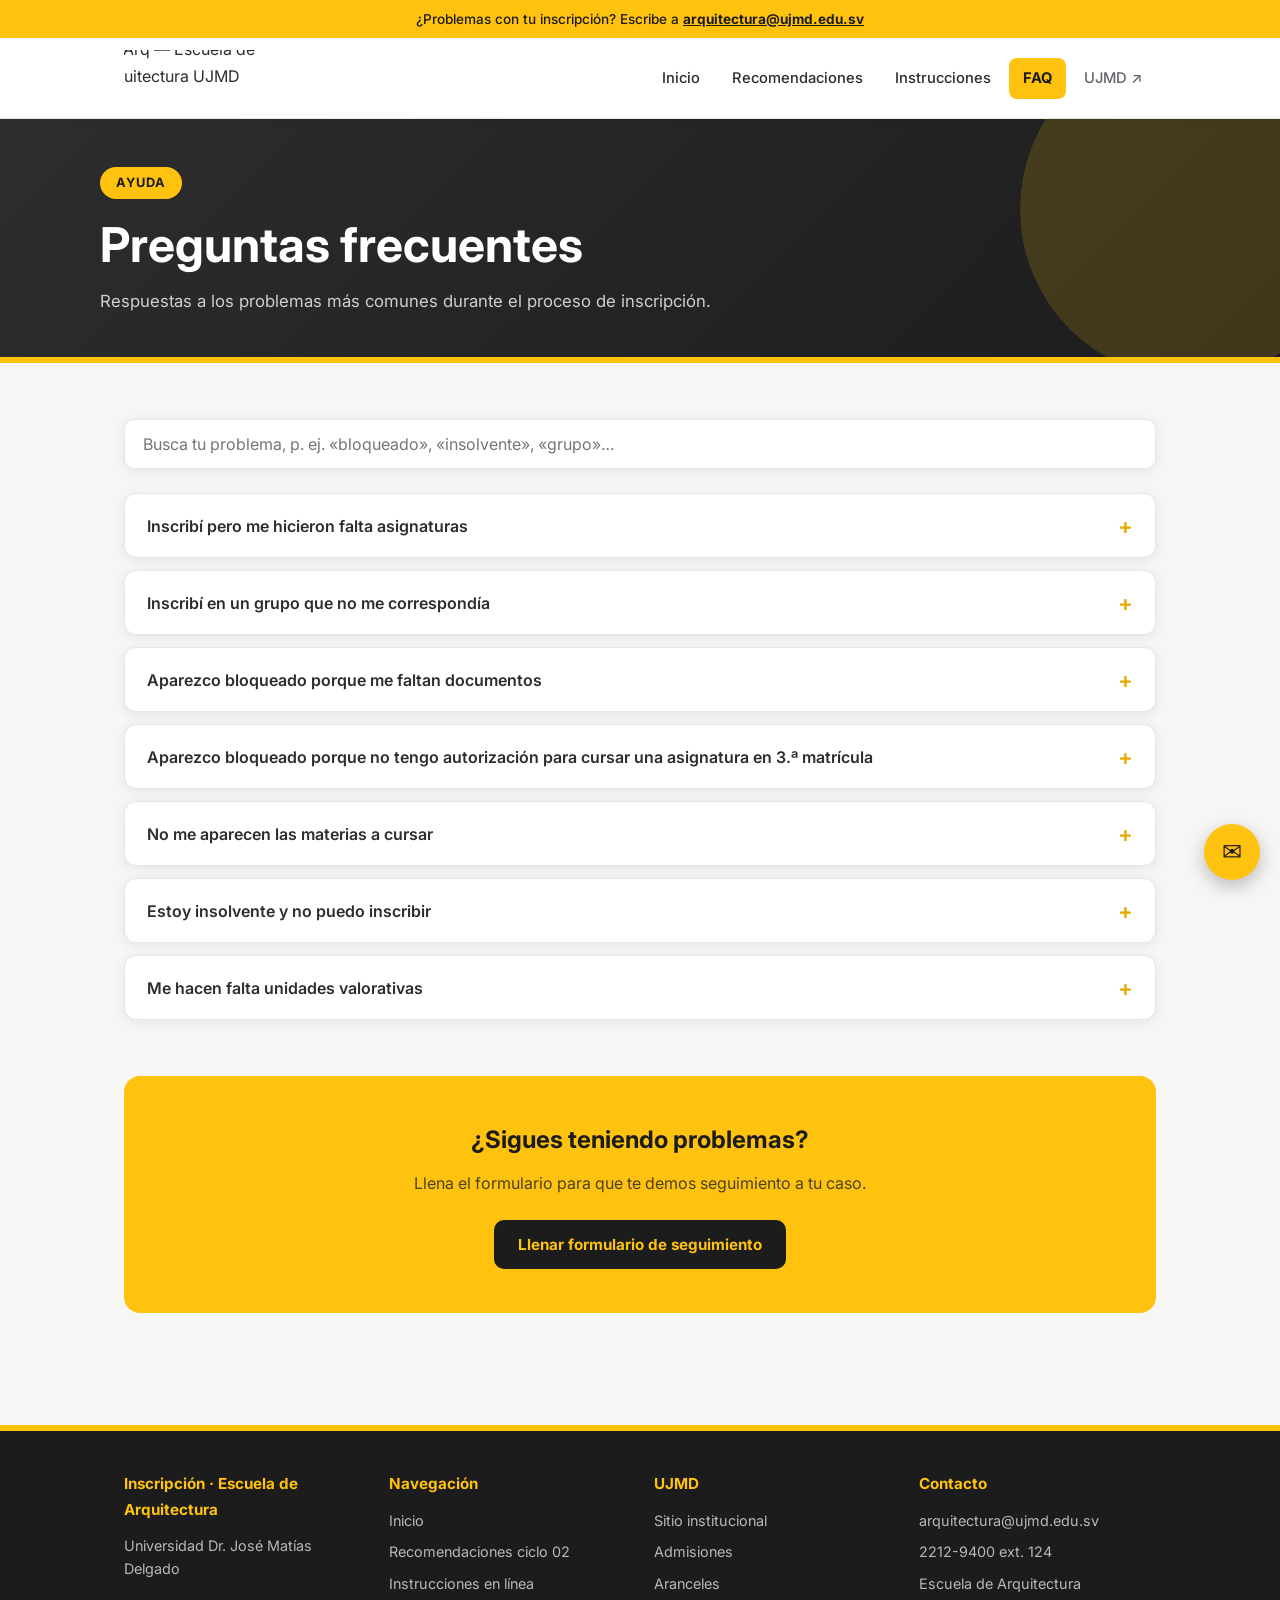
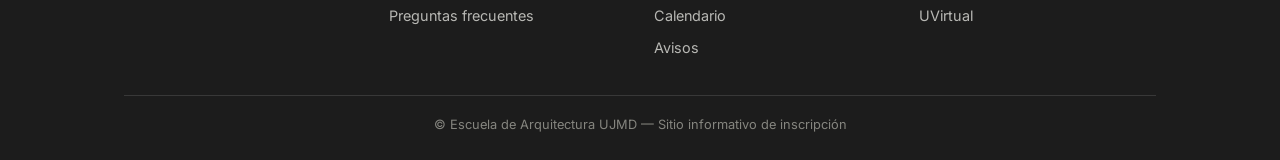
==== commit 10b9dfca: "Add files via upload" ====
--- a/faq.html
+++ b/faq.html
@@ -18,9 +18,7 @@
   <header class="header">
     <nav class="nav">
       <a href="index.html" class="logo" aria-label="EArq — Escuela de Arquitectura UJMD">
-        <span class="logo-earq"><span class="logo-e">e</span>arq</span>
-        <span class="logo-sep"></span>
-        <span class="logo-desc">escuela de<br>arquitectura</span>
+        <span class="logo-cut"><img src="LOGO%20EARQ-UJMD-01.png" alt="EArq — Escuela de Arquitectura UJMD"></span>
       </a>
       <button class="btn-menu" aria-label="Abrir menú">☰</button>
       <ul class="menu">
--- a/styles.css
+++ b/styles.css
@@ -77,27 +77,22 @@
   text-decoration: none;
   color: var(--gris);
 }
-.logo-earq {
-  font-family: 'Poppins', 'Inter', sans-serif;
-  font-weight: 700;
-  font-size: 2rem;
-  line-height: 1;
-  color: #3d4148;
-  letter-spacing: -0.03em;
-}
-.logo-e { color: var(--amarillo); }
-.logo-sep {
-  width: 2px;
-  height: 40px;
-  background: #c9c9c5;
+/* Recorte del logo: el PNG (4132x1454) tiene márgenes transparentes.
+   El área visible del logo va de x 484-3806, y 252-1243 (medido pixel a pixel).
+   Los porcentajes muestran exactamente esa área. */
+.logo-cut {
+  position: relative;
+  width: 188px;
+  height: 56px;
+  overflow: hidden;
   flex-shrink: 0;
 }
-.logo-desc {
-  font-family: 'Poppins', 'Inter', sans-serif;
-  font-size: 0.8rem;
-  font-weight: 400;
-  color: #54585e;
-  line-height: 1.3;
+.logo-cut img {
+  position: absolute;
+  width: 124.34%;
+  max-width: none;
+  left: -14.57%;
+  top: -25.4%;
 }
 
 .menu {
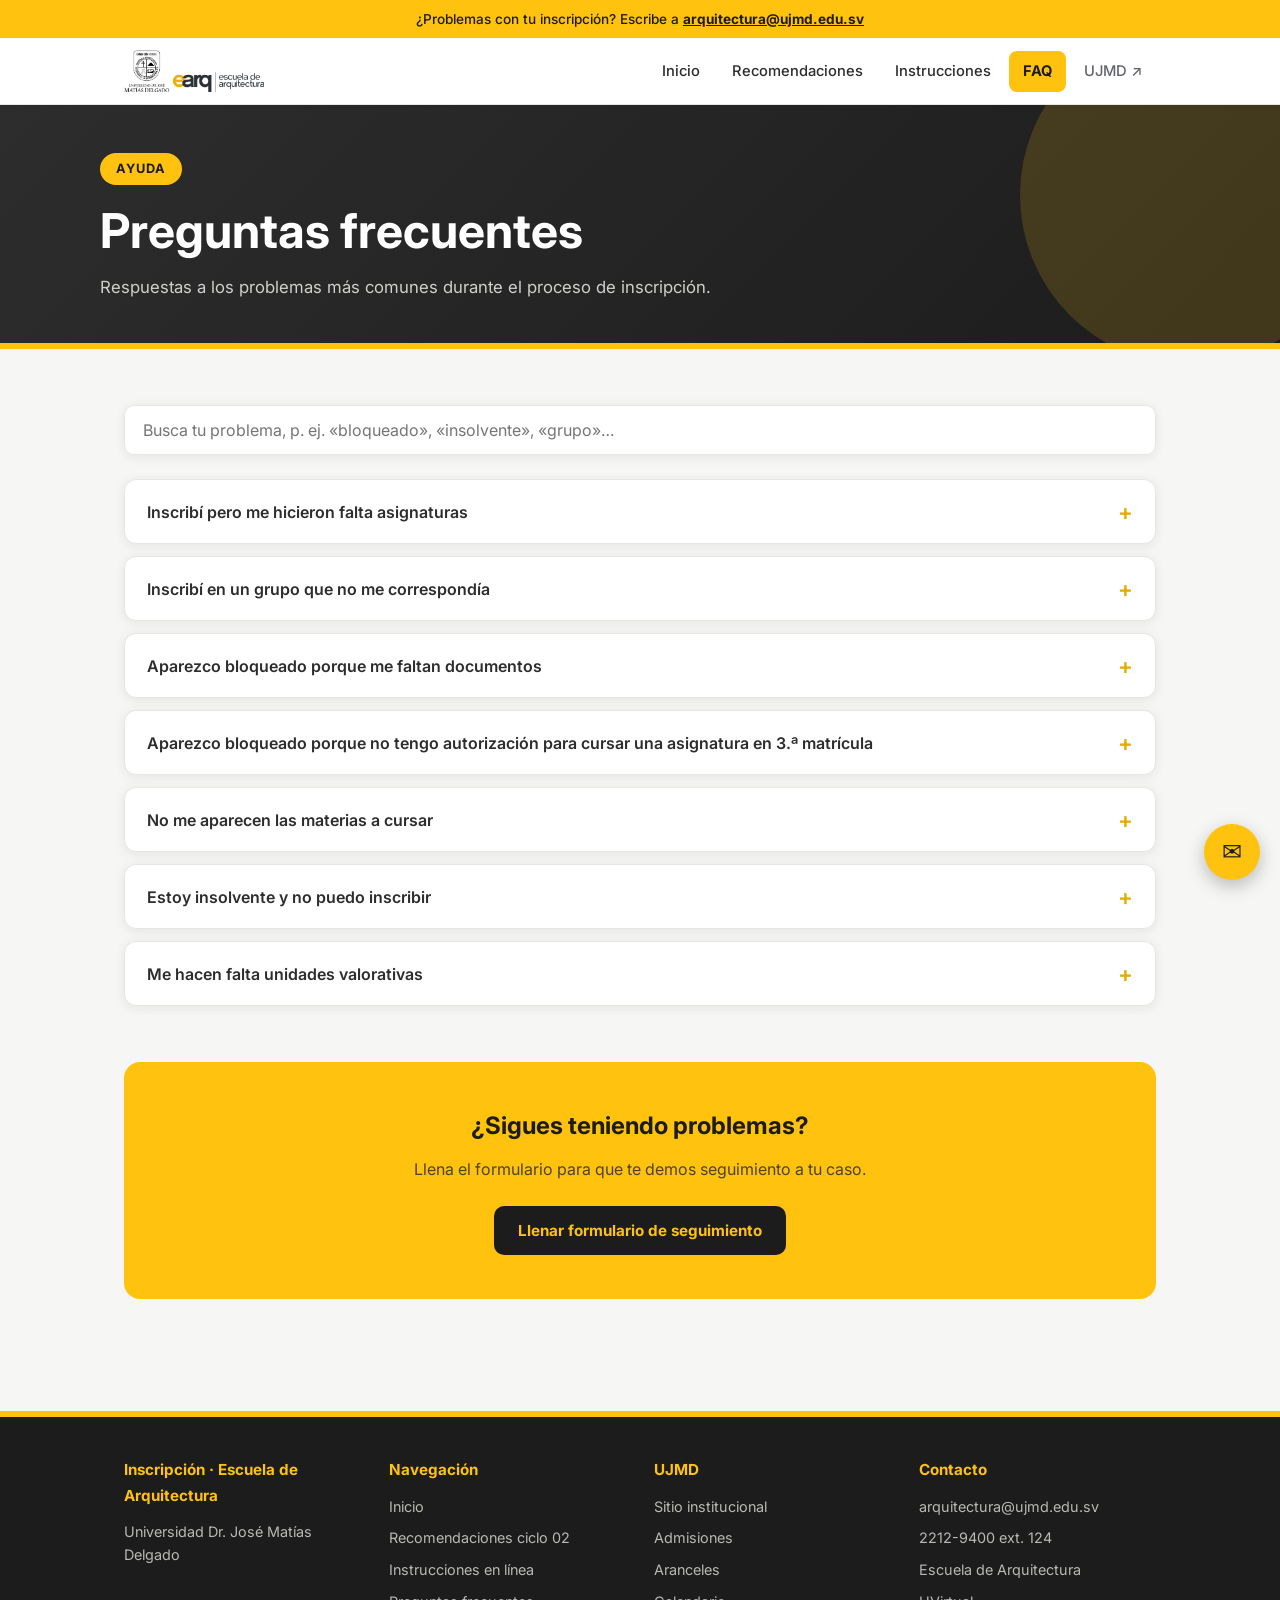
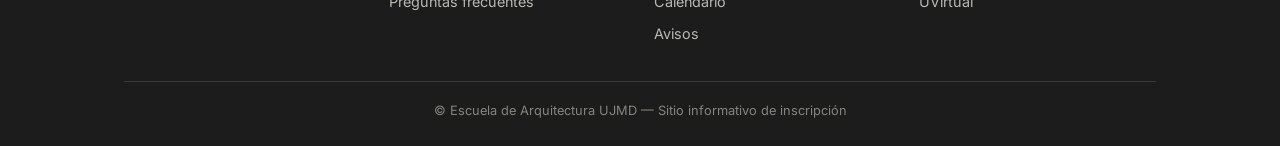
==== commit 379dbe68: "Reorganizar sitio: datos del ciclo, plantilla compartida y estilos - ciclo.js: número de ciclo, fech" ====
--- a/faq.html
+++ b/faq.html
@@ -8,28 +8,12 @@
   <link rel="preconnect" href="https://fonts.googleapis.com">
   <link href="https://fonts.googleapis.com/css2?family=Inter:wght@400;500;600;700;800&family=Poppins:wght@400;700&display=swap" rel="stylesheet">
   <link rel="stylesheet" href="styles.css">
+  <script src="ciclo.js"></script>
+  <script src="plantilla.js"></script>
 </head>
 <body>
 
-  <div class="aviso-superior">
-    ¿Problemas con tu inscripción? Escribe a <a href="mailto:arquitectura@ujmd.edu.sv">arquitectura@ujmd.edu.sv</a>
-  </div>
-
-  <header class="header">
-    <nav class="nav">
-      <a href="index.html" class="logo" aria-label="EArq — Escuela de Arquitectura UJMD">
-        <span class="logo-cut"><img src="LOGO%20EARQ-UJMD-01.png" alt="EArq — Escuela de Arquitectura UJMD"></span>
-      </a>
-      <button class="btn-menu" aria-label="Abrir menú">☰</button>
-      <ul class="menu">
-        <li><a href="index.html">Inicio</a></li>
-        <li><a href="recomendaciones.html">Recomendaciones</a></li>
-        <li><a href="instrucciones.html">Instrucciones</a></li>
-        <li><a href="faq.html" class="activo">FAQ</a></li>
-        <li><a href="https://www.ujmd.edu.sv/" target="_blank" rel="noopener" class="externo">UJMD ↗</a></li>
-      </ul>
-    </nav>
-  </header>
+  <sitio-encabezado activo="faq"></sitio-encabezado>
 
   <section class="hero hero-interno">
     <div class="hero-contenido">
@@ -51,42 +35,42 @@
           <div class="acordeon-item">
             <button class="acordeon-boton">Inscribí pero me hicieron falta asignaturas</button>
             <div class="acordeon-panel">
-              <p>Llena el <a href="https://forms.gle/niYX9DEPgqshswdW7" target="_blank" rel="noopener">formulario para reportar problemas de inscripción</a> y espera a que se te contacte para resolver tu situación (se te contactará al finalizar todo el proceso de inscripción de la Escuela). Trabajaremos con los cupos disponibles para ese momento.</p>
+              <p>Llena el <a href="#" data-ciclo-href="enlaces.formularioProblemas" target="_blank" rel="noopener">formulario para reportar problemas de inscripción</a> y espera a que se te contacte para resolver tu situación (se te contactará al finalizar todo el proceso de inscripción de la Escuela). Trabajaremos con los cupos disponibles para ese momento.</p>
             </div>
           </div>
 
           <div class="acordeon-item">
             <button class="acordeon-boton">Inscribí en un grupo que no me correspondía</button>
             <div class="acordeon-panel">
-              <p>Llena el <a href="https://forms.gle/niYX9DEPgqshswdW7" target="_blank" rel="noopener">formulario para reportar problemas de inscripción</a> y espera a que se te contacte para resolver tu situación (se te contactará al finalizar todo el proceso de inscripción de la Escuela). Trabajaremos con los cupos disponibles para ese momento.</p>
+              <p>Llena el <a href="#" data-ciclo-href="enlaces.formularioProblemas" target="_blank" rel="noopener">formulario para reportar problemas de inscripción</a> y espera a que se te contacte para resolver tu situación (se te contactará al finalizar todo el proceso de inscripción de la Escuela). Trabajaremos con los cupos disponibles para ese momento.</p>
             </div>
           </div>
 
           <div class="acordeon-item">
             <button class="acordeon-boton">Aparezco bloqueado porque me faltan documentos</button>
             <div class="acordeon-panel">
-              <p>Debes comunicarte con la Lic. Orellana al <a href="tel:+50322129400">2212-9400 ext. 124</a> y pedir indicaciones. Puedes registrar tu respuesta en el <a href="https://forms.gle/niYX9DEPgqshswdW7" target="_blank" rel="noopener">formulario para reportar problemas de inscripción</a> para que se te brinde seguimiento.</p>
+              <p>Debes comunicarte con la Lic. Orellana al <a href="tel:+50322129400">2212-9400 ext. 124</a> y pedir indicaciones. Puedes registrar tu respuesta en el <a href="#" data-ciclo-href="enlaces.formularioProblemas" target="_blank" rel="noopener">formulario para reportar problemas de inscripción</a> para que se te brinde seguimiento.</p>
             </div>
           </div>
 
           <div class="acordeon-item">
             <button class="acordeon-boton">Aparezco bloqueado porque no tengo autorización para cursar una asignatura en 3.ª matrícula</button>
             <div class="acordeon-panel">
-              <p>Debes enviar tu carta de solicitud para 3.ª matrícula al correo <a href="mailto:arquitectura@ujmd.edu.sv">arquitectura@ujmd.edu.sv</a> y esperar autorización (la autorización no es inmediata); no podrás inscribir hasta obtenerla. El <a href="https://docs.google.com/document/d/1ooplPmo3fWcnGAQLoOipXJLfIvERY1R8" target="_blank" rel="noopener">formato editable</a> se encuentra en la página de Recomendaciones; el proceso es completamente en línea. Puedes registrar tu respuesta en el <a href="https://forms.gle/niYX9DEPgqshswdW7" target="_blank" rel="noopener">formulario</a> para que se te brinde seguimiento.</p>
+              <p>Debes enviar tu carta de solicitud para 3.ª matrícula al correo <a href="mailto:arquitectura@ujmd.edu.sv">arquitectura@ujmd.edu.sv</a> y esperar autorización (la autorización no es inmediata); no podrás inscribir hasta obtenerla. El <a href="#" data-ciclo-href="enlaces.formato3aMatricula" target="_blank" rel="noopener">formato editable</a> se encuentra en la página de Recomendaciones; el proceso es completamente en línea. Puedes registrar tu respuesta en el <a href="#" data-ciclo-href="enlaces.formularioProblemas" target="_blank" rel="noopener">formulario</a> para que se te brinde seguimiento.</p>
             </div>
           </div>
 
           <div class="acordeon-item">
             <button class="acordeon-boton">No me aparecen las materias a cursar</button>
             <div class="acordeon-panel">
-              <p>Debes comunicarte con la Lic. Orellana al <a href="tel:+50322129400">2212-9400 ext. 124</a> y solicitar que se te actualice la hoja de asesoría. Puedes registrar tu respuesta en el <a href="https://forms.gle/niYX9DEPgqshswdW7" target="_blank" rel="noopener">formulario para reportar problemas de inscripción</a> para que se te brinde seguimiento.</p>
+              <p>Debes comunicarte con la Lic. Orellana al <a href="tel:+50322129400">2212-9400 ext. 124</a> y solicitar que se te actualice la hoja de asesoría. Puedes registrar tu respuesta en el <a href="#" data-ciclo-href="enlaces.formularioProblemas" target="_blank" rel="noopener">formulario para reportar problemas de inscripción</a> para que se te brinde seguimiento.</p>
             </div>
           </div>
 
           <div class="acordeon-item">
             <button class="acordeon-boton">Estoy insolvente y no puedo inscribir</button>
             <div class="acordeon-panel">
-              <p>Puedes enviar un correo electrónico a tu coordinador académico y, al finalizar las inscripciones, se te compartirá un formato para realizar la reserva de cupo y asistir a clases de manera provisional hasta que resuelvas tu situación financiera. Si la resuelves antes del inicio de clases, puedes inscribir utilizando la UVirtual como normalmente lo harías, aunque tu segmento de inscripción ya haya pasado.</p>
+              <p>Llena el <a href="#" data-ciclo-href="enlaces.formularioProblemas" target="_blank" rel="noopener">formulario para reportar problemas de inscripción</a> y, al finalizar las inscripciones, se te compartirá un formato para realizar la reserva de cupo y asistir a clases de manera provisional hasta que resuelvas tu situación financiera. Si la resuelves antes del inicio de clases, puedes inscribir utilizando la UVirtual como normalmente lo harías, aunque tu segmento de inscripción ya haya pasado.</p>
             </div>
           </div>
 
@@ -101,58 +85,18 @@
       </div>
     </section>
 
-    <section class="seccion" style="padding-top:0;">
+    <section class="seccion pt-0">
       <div class="contenedor">
         <div class="cta">
           <h2>¿Sigues teniendo problemas?</h2>
           <p>Llena el formulario para que te demos seguimiento a tu caso.</p>
-          <a class="btn" href="https://forms.gle/niYX9DEPgqshswdW7" target="_blank" rel="noopener">Llenar formulario de seguimiento</a>
+          <a class="btn" href="#" data-ciclo-href="enlaces.formularioProblemas" target="_blank" rel="noopener">Llenar formulario de seguimiento</a>
         </div>
       </div>
     </section>
   </main>
 
-  <footer class="footer">
-    <div class="contenedor">
-      <div class="footer-grid">
-        <div>
-          <h4>Inscripción · Escuela de Arquitectura</h4>
-          <p>Universidad Dr. José Matías Delgado</p>
-        </div>
-        <div>
-          <h4>Navegación</h4>
-          <ul>
-            <li><a href="index.html">Inicio</a></li>
-            <li><a href="recomendaciones.html">Recomendaciones ciclo 02</a></li>
-            <li><a href="instrucciones.html">Instrucciones en línea</a></li>
-            <li><a href="faq.html">Preguntas frecuentes</a></li>
-          </ul>
-        </div>
-        <div>
-          <h4>UJMD</h4>
-          <ul>
-            <li><a href="https://www.ujmd.edu.sv/" target="_blank" rel="noopener">Sitio institucional</a></li>
-            <li><a href="https://www.ujmd.edu.sv/admisiones/" target="_blank" rel="noopener">Admisiones</a></li>
-            <li><a href="https://www.ujmd.edu.sv/aranceles/" target="_blank" rel="noopener">Aranceles</a></li>
-            <li><a href="https://www.ujmd.edu.sv/calendario/" target="_blank" rel="noopener">Calendario</a></li>
-            <li><a href="https://www.ujmd.edu.sv/avisos/" target="_blank" rel="noopener">Avisos</a></li>
-          </ul>
-        </div>
-        <div>
-          <h4>Contacto</h4>
-          <ul>
-            <li><a href="mailto:arquitectura@ujmd.edu.sv">arquitectura@ujmd.edu.sv</a></li>
-            <li><a href="tel:+50322129400">2212-9400 ext. 124</a></li>
-            <li><a href="https://www.ujmd.edu.sv/facultades/escuela-de-arquitectura/" target="_blank" rel="noopener">Escuela de Arquitectura</a></li>
-            <li><a href="http://uvirtual.ujmd.edu.sv/" target="_blank" rel="noopener">UVirtual</a></li>
-          </ul>
-        </div>
-      </div>
-      <div class="footer-legal">© Escuela de Arquitectura UJMD — Sitio informativo de inscripción</div>
-    </div>
-  </footer>
-
-  <a class="btn-flotante" href="mailto:arquitectura@ujmd.edu.sv" title="Escríbenos: arquitectura@ujmd.edu.sv" aria-label="Contacto por correo">✉</a>
+  <sitio-pie></sitio-pie>
 
   <script src="script.js"></script>
 </body>
--- a/styles.css
+++ b/styles.css
@@ -82,8 +82,8 @@
    Los porcentajes muestran exactamente esa área. */
 .logo-cut {
   position: relative;
-  width: 188px;
-  height: 56px;
+  width: 140px;
+  height: 42px;
   overflow: hidden;
   flex-shrink: 0;
 }
@@ -492,9 +492,51 @@
 }
 .btn-flotante:hover { transform: scale(1.08); }
 
+/* ---------- Recurso destacado en el hero (hoja interactiva) ---------- */
+.recurso-destacado {
+  margin-top: 24px;
+  background: rgba(255,255,255,0.08);
+  border: 1px solid rgba(255,194,14,0.55);
+  border-radius: 12px;
+  padding: 16px 20px;
+  max-width: 620px;
+}
+.recurso-etiqueta {
+  background: var(--amarillo);
+  color: var(--gris-profundo);
+  font-weight: 700;
+  font-size: 0.72rem;
+  letter-spacing: 1px;
+  text-transform: uppercase;
+  padding: 3px 10px;
+  border-radius: 999px;
+}
+.hero .recurso-titulo { margin: 10px 0 4px; font-size: 0.98rem; }
+.hero .recurso-titulo a { color: var(--amarillo); font-weight: 700; }
+.hero .recurso-nota { color: #cfcfcb; font-size: 0.85rem; margin: 0; }
+
+/* ---------- Alerta con botón de acción (aviso 3.ª matrícula) ---------- */
+.alerta-accion {
+  display: flex;
+  align-items: center;
+  justify-content: space-between;
+  gap: 16px;
+  flex-wrap: wrap;
+  margin-bottom: 0;
+}
+.alerta-accion-texto { flex: 1; min-width: 260px; }
+
+/* ---------- Tarjeta de texto ancha (modalidad) ---------- */
+.tarjeta-ancha { max-width: none; }
+.tarjeta .texto-modalidad { font-size: 0.95rem; color: var(--texto-suave); margin-bottom: 14px; }
+.tarjeta .texto-modalidad:last-child { margin-bottom: 0; }
+
 /* ---------- Utilidades ---------- */
 .nota { font-size: 0.85rem; color: var(--texto-suave); font-style: italic; margin-top: 12px; }
 .mt-32 { margin-top: 32px; }
+.pt-0 { padding-top: 0; }
+.pb-0 { padding-bottom: 0; }
+.hero-botones.centrado { justify-content: center; }
 
 /* ---------- Responsive ---------- */
 @media (max-width: 820px) {
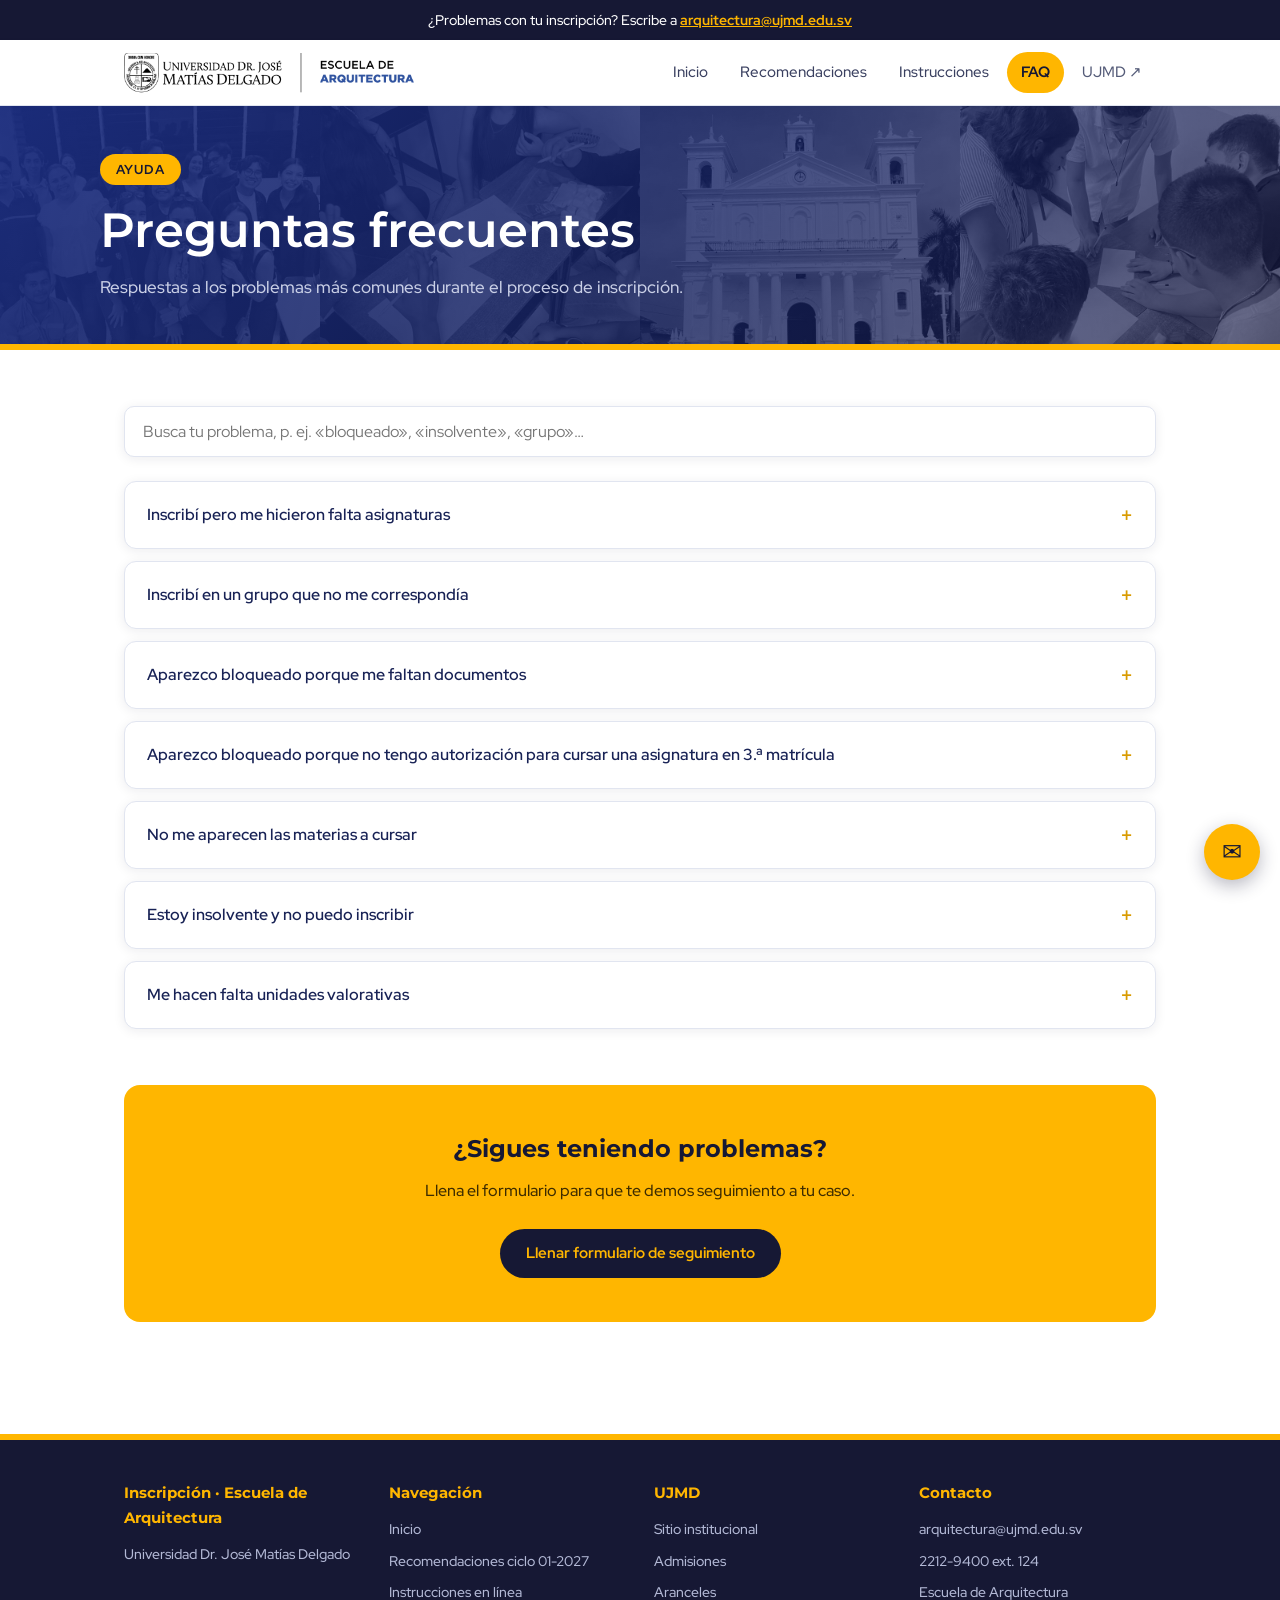
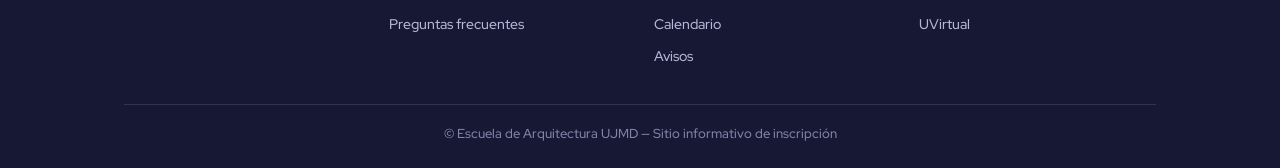
==== commit eb777c23: "Fotos en transparencia sobre el cintillo azul y estilo más cercano a ujmd.edu.sv - 4 fotos (img/) en" ====
--- a/faq.html
+++ b/faq.html
@@ -6,7 +6,7 @@
   <title>Preguntas frecuentes | Inscripción — Escuela de Arquitectura UJMD</title>
   <meta name="description" content="Respuestas a los problemas más comunes durante el proceso de inscripción.">
   <link rel="preconnect" href="https://fonts.googleapis.com">
-  <link href="https://fonts.googleapis.com/css2?family=Inter:wght@400;500;600;700;800&family=Poppins:wght@400;700&display=swap" rel="stylesheet">
+  <link href="https://fonts.googleapis.com/css2?family=Montserrat:wght@500;600;700&family=Red+Hat+Display:wght@400;500;700&display=swap" rel="stylesheet">
   <link rel="stylesheet" href="styles.css">
   <script src="ciclo.js"></script>
   <script src="plantilla.js"></script>
--- a/styles.css
+++ b/styles.css
@@ -1,22 +1,34 @@
 /* ============================================
    Sitio de Inscripción — Escuela de Arquitectura UJMD
-   Paleta EArq: gris oscuro · blanco · amarillo
+   Paleta cromática complementaria UJMD
+   (Manual de Marca UJMD, p. 48)
    ============================================ */
 
 :root {
-  --gris: #2d2d2d;
-  --gris-profundo: #1c1c1c;
-  --gris-medio: #4a4a4a;
-  --amarillo: #ffc20e;
-  --amarillo-oscuro: #e5ac00;
-  --amarillo-suave: #fff7dd;
-  --fondo: #f6f6f4;
+  /* Colores de marca (HEX oficiales) */
+  --amarillo: #ffb600;        /* Amarillo UJMD */
+  --azul-neon: #0043ff;       /* Azul Neón */
+  --azul-zafiro: #3164b2;     /* Azul Zafiro */
+  --azul-persia: #2f4ba3;     /* Azul Persia */
+  --azul-cobalto: #2a3b89;    /* Azul Cobalto */
+  --azul-navy: #182255;       /* Azul Navy */
+  --azul-oxford: #161834;     /* Azul Oxford */
+  --negro: #000000;           /* Negro */
+
+  /* Derivados para uso en pantalla */
+  --amarillo-oscuro: #d99b00;               /* amarillo para íconos sobre blanco */
+  --amarillo-suave: #fff4d6;                /* fondos suaves (hover, íconos) */
+  --amarillo-texto-cta: #3d2c00;            /* texto secundario sobre amarillo */
+  --texto-sobre-oscuro: #c9cfe6;            /* párrafos sobre Navy/Oxford */
+  --texto-pie: #b3b9d6;                     /* enlaces del pie */
+  --texto-pie-legal: #7f86a8;
+  --fondo: #ffffff;
   --blanco: #ffffff;
-  --texto: #2d2d2d;
-  --texto-suave: #61646b;
-  --borde: #e6e6e2;
-  --sombra: 0 2px 12px rgba(28, 28, 28, 0.08);
-  --sombra-hover: 0 8px 24px rgba(28, 28, 28, 0.16);
+  --texto: #3a4060;                         /* texto de párrafo, como ujmd.edu.sv */
+  --texto-suave: #545b78;
+  --borde: #e1e5f0;
+  --sombra: 0 2px 12px rgba(22, 24, 52, 0.08);
+  --sombra-hover: 0 8px 24px rgba(22, 24, 52, 0.18);
   --radio: 12px;
 }
 
@@ -24,16 +36,19 @@
 
 html { scroll-behavior: smooth; }
 
+/* Tipografía como ujmd.edu.sv: Montserrat en títulos, Red Hat Display en texto */
 body {
-  font-family: 'Inter', -apple-system, BlinkMacSystemFont, 'Segoe UI', Roboto, sans-serif;
+  font-family: 'Red Hat Display', -apple-system, BlinkMacSystemFont, 'Segoe UI', Roboto, sans-serif;
+  font-weight: 500;
   background: var(--fondo);
   color: var(--texto);
   line-height: 1.65;
 }
+h1, h2, h3, h4, .seccion-titulo { font-family: 'Montserrat', 'Red Hat Display', sans-serif; color: var(--azul-oxford); }
 
 img { max-width: 100%; display: block; }
 
-a { color: var(--gris); }
+a { color: var(--azul-neon); }
 
 .contenedor {
   max-width: 1080px;
@@ -43,14 +58,14 @@
 
 /* ---------- Barra superior de aviso ---------- */
 .aviso-superior {
-  background: var(--amarillo);
-  color: var(--gris-profundo);
+  background: var(--azul-oxford);
+  color: var(--blanco);
   font-size: 0.85rem;
   font-weight: 500;
   text-align: center;
-  padding: 8px 16px;
-}
-.aviso-superior a { color: var(--gris-profundo); font-weight: 700; text-decoration: underline; }
+  padding: 9px 16px;
+}
+.aviso-superior a { color: var(--amarillo); font-weight: 700; text-decoration: underline; }
 
 /* ---------- Header / Navegación ---------- */
 .header {
@@ -59,7 +74,7 @@
   position: sticky;
   top: 0;
   z-index: 100;
-  box-shadow: 0 1px 4px rgba(0,0,0,0.04);
+  box-shadow: 0 1px 4px rgba(22,24,52,0.06);
 }
 .nav {
   max-width: 1080px;
@@ -75,24 +90,24 @@
   align-items: center;
   gap: 14px;
   text-decoration: none;
-  color: var(--gris);
-}
-/* Recorte del logo: el PNG (4132x1454) tiene márgenes transparentes.
-   El área visible del logo va de x 484-3806, y 252-1243 (medido pixel a pixel).
+  color: var(--azul-navy);
+}
+/* Recorte del logo: la imagen (2000x360) tiene márgenes transparentes.
+   El área visible va de x 89-1910, y 54-305 (1822x252, proporción 7.23:1).
    Los porcentajes muestran exactamente esa área. */
 .logo-cut {
   position: relative;
-  width: 140px;
-  height: 42px;
+  width: 290px;
+  height: 40px;
   overflow: hidden;
   flex-shrink: 0;
 }
 .logo-cut img {
   position: absolute;
-  width: 124.34%;
+  width: 109.77%;
   max-width: none;
-  left: -14.57%;
-  top: -25.4%;
+  left: -4.885%;
+  top: -21.43%;
 }
 
 .menu {
@@ -104,7 +119,7 @@
 .menu a {
   display: block;
   padding: 8px 14px;
-  border-radius: 8px;
+  border-radius: 50px;
   text-decoration: none;
   color: var(--texto);
   font-size: 0.92rem;
@@ -112,7 +127,7 @@
   transition: background 0.15s, color 0.15s;
 }
 .menu a:hover { background: var(--amarillo-suave); }
-.menu a.activo { background: var(--amarillo); color: var(--gris-profundo); font-weight: 700; }
+.menu a.activo { background: var(--amarillo); color: var(--azul-oxford); font-weight: 700; }
 .menu a.externo { color: var(--texto-suave); }
 
 .btn-menu {
@@ -123,26 +138,16 @@
   padding: 8px 10px;
   cursor: pointer;
   font-size: 1.2rem;
-  color: var(--gris);
+  color: var(--azul-navy);
 }
 
 /* ---------- Hero ---------- */
 .hero {
-  background: linear-gradient(135deg, var(--gris) 0%, var(--gris-profundo) 100%);
+  background: linear-gradient(135deg, var(--azul-cobalto) 0%, var(--azul-navy) 55%, var(--azul-oxford) 100%);
   color: #fff;
   padding: 72px 24px;
   position: relative;
   overflow: hidden;
-}
-.hero::after {
-  content: "";
-  position: absolute;
-  right: -80px;
-  top: -80px;
-  width: 340px;
-  height: 340px;
-  border-radius: 50%;
-  background: rgba(255, 194, 14, 0.16);
 }
 .hero::before {
   content: "";
@@ -150,12 +155,39 @@
   left: 0; right: 0; bottom: 0;
   height: 6px;
   background: var(--amarillo);
+  z-index: 2;
+}
+.hero h1 { color: var(--blanco); font-weight: 600; }
+
+/* Fotos en transparencia sobre el cintillo azul (las inserta plantilla.js).
+   Van en escala de grises y mezcladas con el azul; encima, un degradado
+   más oscuro a la izquierda para que el texto se lea bien. */
+.hero-fotos {
+  position: absolute;
+  inset: 0;
+  display: grid;
+  grid-template-columns: repeat(4, 1fr);
+  opacity: 0.42;
+  mix-blend-mode: luminosity;
+  pointer-events: none;
+}
+.hero-fotos img {
+  width: 100%;
+  height: 100%;
+  object-fit: cover;
+  filter: grayscale(1) contrast(1.05);
+}
+.hero-fotos::after {
+  content: "";
+  position: absolute;
+  inset: 0;
+  background: linear-gradient(90deg, rgba(22,24,52,0.85) 0%, rgba(24,34,85,0.55) 50%, rgba(42,59,137,0.15) 100%);
 }
 .hero-contenido { max-width: 1080px; margin: 0 auto; position: relative; z-index: 1; }
 .hero .etiqueta {
   display: inline-block;
   background: var(--amarillo);
-  color: var(--gris-profundo);
+  color: var(--azul-oxford);
   border-radius: 999px;
   padding: 5px 16px;
   font-size: 0.8rem;
@@ -165,7 +197,7 @@
   margin-bottom: 18px;
 }
 .hero h1 { font-size: clamp(1.9rem, 4.5vw, 3rem); line-height: 1.15; margin-bottom: 16px; }
-.hero p { max-width: 620px; font-size: 1.05rem; color: #cfcfcb; margin-bottom: 28px; }
+.hero p { max-width: 620px; font-size: 1.05rem; color: var(--texto-sobre-oscuro); margin-bottom: 28px; }
 .hero p a { color: var(--amarillo); }
 .hero-botones { display: flex; gap: 12px; flex-wrap: wrap; }
 
@@ -176,23 +208,23 @@
 /* ---------- Botones ---------- */
 .btn {
   display: inline-block;
-  padding: 12px 24px;
-  border-radius: 10px;
+  padding: 12px 26px;
+  border-radius: 50px;
   text-decoration: none;
   font-weight: 700;
   font-size: 0.95rem;
   transition: transform 0.15s, box-shadow 0.15s;
 }
 .btn:hover { transform: translateY(-2px); box-shadow: var(--sombra-hover); }
-.btn-amarillo { background: var(--amarillo); color: var(--gris-profundo); }
+.btn-amarillo { background: var(--amarillo); color: var(--azul-oxford); }
 .btn-claro { background: rgba(255,255,255,0.1); color: #fff; border: 1px solid rgba(255,255,255,0.35); }
-.btn-oscuro { background: var(--gris); color: #fff; }
+.btn-oscuro { background: var(--azul-navy); color: #fff; }
 
 /* ---------- Secciones ---------- */
 .seccion { padding: 56px 0; }
 .seccion-titulo {
   font-size: 1.6rem;
-  color: var(--gris);
+  font-weight: 600;
   margin-bottom: 8px;
 }
 .seccion-sub { color: var(--texto-suave); margin-bottom: 32px; max-width: 680px; }
@@ -227,9 +259,9 @@
   font-size: 1.3rem;
   margin-bottom: 14px;
 }
-.tarjeta h3 { color: var(--gris); font-size: 1.05rem; margin-bottom: 8px; }
+.tarjeta h3 { color: var(--azul-navy); font-size: 1.05rem; margin-bottom: 8px; }
 .tarjeta p { font-size: 0.92rem; color: var(--texto-suave); margin-bottom: 14px; }
-.tarjeta .enlace { font-weight: 700; text-decoration: none; font-size: 0.92rem; color: var(--amarillo-oscuro); }
+.tarjeta .enlace { font-weight: 700; text-decoration: none; font-size: 0.92rem; color: var(--azul-neon); }
 .tarjeta .enlace:hover { text-decoration: underline; }
 
 a.tarjeta-enlace { text-decoration: none; color: inherit; display: block; }
@@ -243,10 +275,10 @@
   background: var(--blanco);
   box-shadow: var(--sombra);
 }
-.alerta strong { display: block; margin-bottom: 4px; color: var(--gris); }
+.alerta strong { display: block; margin-bottom: 4px; color: var(--azul-navy); }
 .alerta p { font-size: 0.94rem; color: var(--texto-suave); }
 .alerta-amarilla { border-color: var(--amarillo); }
-.alerta-gris { border-color: var(--gris-medio); }
+.alerta-gris { border-color: var(--azul-zafiro); }
 
 /* ---------- Listas ---------- */
 .lista-check { list-style: none; }
@@ -263,7 +295,7 @@
   width: 22px; height: 22px;
   border-radius: 50%;
   background: var(--amarillo);
-  color: var(--gris-profundo);
+  color: var(--azul-oxford);
   font-size: 0.8rem;
   display: flex; align-items: center; justify-content: center;
   font-weight: 700;
@@ -283,7 +315,7 @@
   left: 0; top: 12px;
   width: 34px; height: 34px;
   border-radius: 50%;
-  background: var(--gris);
+  background: var(--azul-navy);
   color: var(--amarillo);
   font-weight: 700;
   display: flex; align-items: center; justify-content: center;
@@ -308,7 +340,7 @@
   padding: 18px 22px;
   font-size: 1rem;
   font-weight: 600;
-  color: var(--gris);
+  color: var(--azul-navy);
   cursor: pointer;
   display: flex;
   justify-content: space-between;
@@ -346,7 +378,7 @@
 }
 .definicion dt {
   font-weight: 700;
-  color: var(--gris);
+  color: var(--azul-navy);
   text-transform: uppercase;
   font-size: 0.85rem;
   letter-spacing: 0.5px;
@@ -372,7 +404,7 @@
   border-radius: 10px;
   padding: 14px 18px;
   text-decoration: none;
-  color: var(--gris);
+  color: var(--azul-navy);
   font-weight: 600;
   font-size: 0.92rem;
   box-shadow: var(--sombra);
@@ -389,18 +421,18 @@
 .cta {
   background: var(--amarillo);
   border-radius: 16px;
-  color: var(--gris-profundo);
+  color: var(--azul-oxford);
   padding: 44px 36px;
   text-align: center;
 }
 .cta h2 { font-size: 1.5rem; margin-bottom: 10px; }
-.cta p { color: #4d4325; margin-bottom: 24px; max-width: 560px; margin-left: auto; margin-right: auto; }
-.cta .btn { background: var(--gris-profundo); color: var(--amarillo); }
+.cta p { color: var(--amarillo-texto-cta); margin-bottom: 24px; max-width: 560px; margin-left: auto; margin-right: auto; }
+.cta .btn { background: var(--azul-oxford); color: var(--amarillo); }
 
 /* ---------- Footer ---------- */
 .footer {
-  background: var(--gris-profundo);
-  color: #b8b8b4;
+  background: var(--azul-oxford);
+  color: var(--texto-pie);
   margin-top: 56px;
   padding: 40px 0 24px;
   font-size: 0.9rem;
@@ -415,14 +447,14 @@
 .footer h4 { color: var(--amarillo); margin-bottom: 12px; font-size: 0.95rem; }
 .footer ul { list-style: none; }
 .footer li { margin-bottom: 8px; }
-.footer a { color: #b8b8b4; text-decoration: none; }
+.footer a { color: var(--texto-pie); text-decoration: none; }
 .footer a:hover { color: #fff; text-decoration: underline; }
 .footer-legal {
   border-top: 1px solid rgba(255,255,255,0.12);
   padding-top: 18px;
   text-align: center;
   font-size: 0.8rem;
-  color: #85857f;
+  color: var(--texto-pie-legal);
 }
 
 /* ---------- Fechas clave ---------- */
@@ -432,20 +464,20 @@
   gap: 20px;
 }
 .fecha-item {
-  background: var(--gris);
+  background: var(--azul-navy);
   color: #fff;
   border-radius: var(--radio);
   padding: 24px;
   border-bottom: 4px solid var(--amarillo);
 }
 .fecha-item .fecha-dia {
-  font-family: 'Poppins', 'Inter', sans-serif;
+  font-family: 'Montserrat', 'Red Hat Display', sans-serif;
   font-weight: 700;
   font-size: 1.25rem;
   color: var(--amarillo);
   margin-bottom: 6px;
 }
-.fecha-item p { color: #cfcfcb; font-size: 0.92rem; }
+.fecha-item p { color: var(--texto-sobre-oscuro); font-size: 0.92rem; }
 .fecha-item a { color: var(--amarillo); }
 
 /* ---------- Buscador FAQ ---------- */
@@ -462,7 +494,7 @@
 .buscador input:focus {
   outline: none;
   border-color: var(--amarillo);
-  box-shadow: 0 0 0 3px rgba(255, 194, 14, 0.35);
+  box-shadow: 0 0 0 3px rgba(255, 182, 0, 0.4);
 }
 .sin-resultados {
   display: none;
@@ -480,13 +512,13 @@
   height: 56px;
   border-radius: 50%;
   background: var(--amarillo);
-  color: var(--gris-profundo);
+  color: var(--azul-oxford);
   display: flex;
   align-items: center;
   justify-content: center;
   font-size: 1.5rem;
   text-decoration: none;
-  box-shadow: 0 6px 18px rgba(0, 0, 0, 0.25);
+  box-shadow: 0 6px 18px rgba(22, 24, 52, 0.3);
   z-index: 200;
   transition: transform 0.15s;
 }
@@ -496,14 +528,14 @@
 .recurso-destacado {
   margin-top: 24px;
   background: rgba(255,255,255,0.08);
-  border: 1px solid rgba(255,194,14,0.55);
+  border: 1px solid rgba(255,182,0,0.55);
   border-radius: 12px;
   padding: 16px 20px;
   max-width: 620px;
 }
 .recurso-etiqueta {
   background: var(--amarillo);
-  color: var(--gris-profundo);
+  color: var(--azul-oxford);
   font-weight: 700;
   font-size: 0.72rem;
   letter-spacing: 1px;
@@ -513,7 +545,7 @@
 }
 .hero .recurso-titulo { margin: 10px 0 4px; font-size: 0.98rem; }
 .hero .recurso-titulo a { color: var(--amarillo); font-weight: 700; }
-.hero .recurso-nota { color: #cfcfcb; font-size: 0.85rem; margin: 0; }
+.hero .recurso-nota { color: var(--texto-sobre-oscuro); font-size: 0.85rem; margin: 0; }
 
 /* ---------- Alerta con botón de acción (aviso 3.ª matrícula) ---------- */
 .alerta-accion {
@@ -534,6 +566,7 @@
 /* ---------- Utilidades ---------- */
 .nota { font-size: 0.85rem; color: var(--texto-suave); font-style: italic; margin-top: 12px; }
 .mt-32 { margin-top: 32px; }
+[data-ciclo="numero"] { white-space: nowrap; } /* "01-2027" no se parte en el guion */
 .pt-0 { padding-top: 0; }
 .pb-0 { padding-bottom: 0; }
 .hero-botones.centrado { justify-content: center; }
@@ -551,8 +584,14 @@
     align-items: stretch;
     padding: 12px 16px;
     border-bottom: 1px solid var(--borde);
-    box-shadow: 0 12px 24px rgba(0,0,0,0.08);
+    box-shadow: 0 12px 24px rgba(22,24,52,0.1);
   }
   .menu.abierto { display: flex; }
   .hero { padding: 52px 24px; }
-}
+  .hero-fotos { grid-template-columns: repeat(2, 1fr); }
+}
+
+@media (max-width: 480px) {
+  .nav { padding: 12px 16px; }
+  .logo-cut { width: 231px; height: 32px; }
+}
